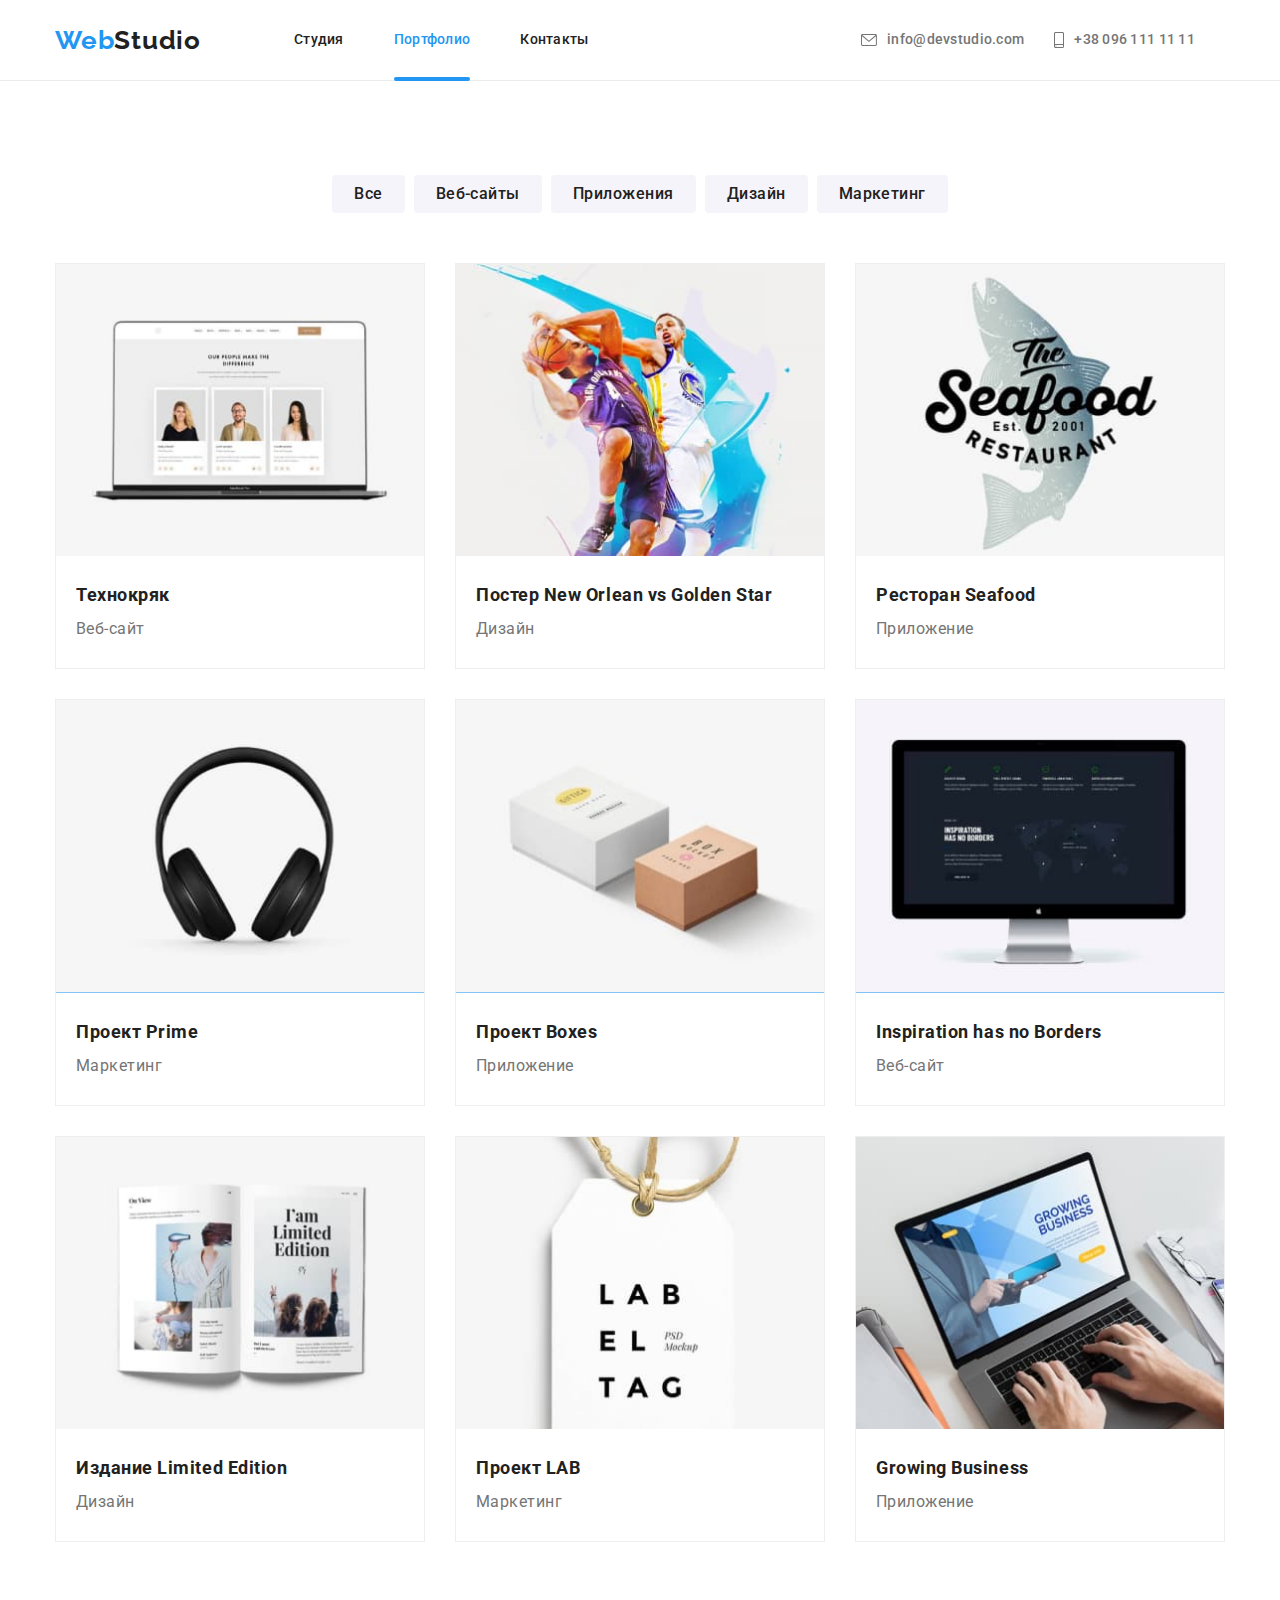
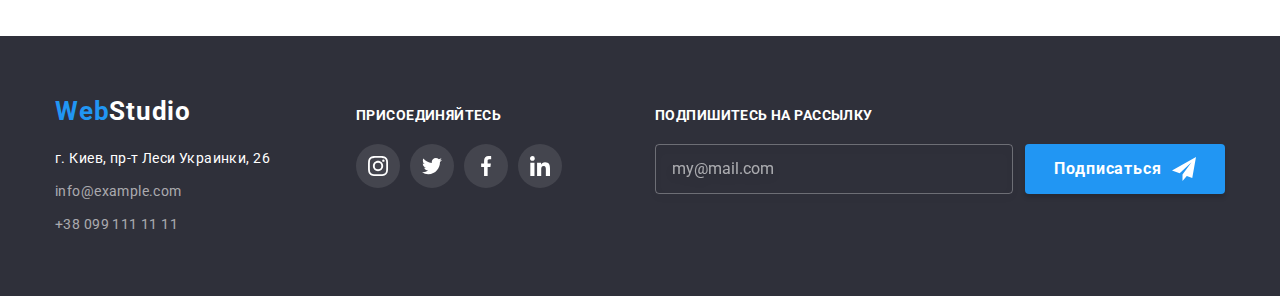
==== portfolio.html @ 3398fc7a "commit" ====
<!DOCTYPE html>
<html lang="ru">
  <head>
    <meta charset="UTF-8" />
    <meta http-equiv="X-UA-Compatible" content="IE=edge" />
    <meta name="viewport" content="width=device-width, initial-scale=1.0" />
    <title>Портфолио</title>
    <link
      href="https://fonts.googleapis.com/css2?family=Raleway:wght@700&family=Roboto:wght@400;500;700;900&display=swap"
      rel="stylesheet"
    />
    <link
      rel="stylesheet"
      href="https://cdnjs.cloudflare.com/ajax/libs/modern-normalize/1.1.0/modern-normalize.css"
      integrity="sha512-Y0MM+V6ymRKN2zStTqzQ227DWhhp4Mzdo6gnlRnuaNCbc+YN/ZH0sBCLTM4M0oSy9c9VKiCvd4Jk44aCLrNS5Q=="
      crossorigin="anonymous"
      referrerpolicy="no-referrer"
    />
    <link rel="stylesheet" href="./css/main.min.css" />
  </head>

  <body>
    <header class="page-header">
      <div class="container page-header__container">
        <nav class="nav">
          <a class="nav__logo link" href="./index.html"
            ><span>Web</span>Studio</a
          >

          <ul class="nav__list">
            <li class="nav__item">
              <a href="./index.html" class="link nav__link">Студия</a>
            </li>
            <li class="nav__item">
              <a href="./portfolio.html" class="link nav__link--current nav__link"
                >Портфолио</a
              >
            </li>
            <li class="nav__item">
              <a href="#" class="link nav__link">Контакты</a>
            </li>
          </ul>
        </nav>
        <ul class="address">
          <li class="address__item">
            <a class="address__link" href="mailto:info@devstudio.com">
              <svg class="icon-nav" width="16" height="12">
                <use href="./images/icons.svg#icon-envelope"></use>
              </svg>
              info@devstudio.com</a
            >
          </li>
          <li class="address__item">
            <a class="address__link" href="tel:+380961111111"
              ><svg class="icon-nav" width="10" height="16">
                <use href="./images/icons.svg#icon-smartphone"></use>
              </svg>
              +38 096 111 11 11</a
            >
          </li>
        </ul>
      </div>
    </header>

    <!-- Портфолио -->
    <main>
      <section class="section">
        <div class="container">
          <!-- Спрятать H1 -->
          <h1 class="visually-hidden">Портфолио</h1>
          <ul class="filter">
            <li class="filter__list">
              <button class="button filter__button" type="button">Все</button>
            </li>
            <li class="filter__list">
              <button class="button filter__button" type="button">
                Веб-сайты
              </button>
            </li>
            <li class="filter__list">
              <button class="button filter__button" type="button">
                Приложения
              </button>
            </li>
            <li class="filter__list">
              <button class="button filter__button" type="button">
                Дизайн
              </button>
            </li>
            <li class="filter__list">
              <button class="button filter__button" type="button">
                Маркетинг
              </button>
            </li>
          </ul>

          <!-- div images -->

          <ul class="list-grid grid">
            <li class="grid__item">
              <div class="grid__box">
                <a href="" class="grid__link">
                  <div class="grid__box2">
                    <img
                      src="./images/технокряк.jpg"
                      alt="веб-сайт технокряк"
                      width="370"
                      height="294"
                    />
                    <div class="grid__box3">
                      <p class="text grid__text">
                        Технокряк это современная площадка распространения
                        коронавируса. Компании используют эту платформу для
                        цифрового шпионажа и атак на защищённые сервера
                        конкурентов.
                      </p>
                    </div>
                  </div>

                  <div class="user-chois">
                    <h2 class="title user-chois__title">Технокряк</h2>
                    <p class="text user-chois__text">Веб-сайт</p>
                  </div>
                </a>
              </div>
            </li>

            <li class="grid__item">
              <div class="grid__box">
                <a href="" class="grid__link">
                  <div class="grid__box2">
                    <img
                    src="./images/neworleanovsgoldenstar.jpg"
                    alt="постер баскетбол"
                    width="370"
                    height="294"
                  />
                    <div class="grid__box3">
                      <p class="text grid__text">
                        Я в своем познании настолько преисполнился, что я как будто бы уже сто триллионов миллиардов лет проживаю на триллионах и триллионах таких же планет, как эта Земля, 
                      </p>
                    </div>
                  </div>
                  <div class="user-chois">
                    <h2 class="title user-chois__title">
                      Постер New Orlean vs Golden Star
                    </h2>
                    <p class="text user-chois__text">Дизайн</p>
                  </div>
                </a>
              </div>
            </li>

            <li class="grid__item">
              <div class="grid__box">
                <a href="" class="grid__link">
                  
                  <div class="grid__box2">
                    <img
                    src="./images/restoranseafood.jpg"
                    alt="ресторан seafood"
                    width="370"
                    height="294"
                  />
                    <div class="grid__box3">
                      <p class="text grid__text">
                        мне этот мир абсолютно понятен, и я здесь ищу только одного - покоя, умиротворения и вот этой гармонии, от слияния с бесконечно вечным, от созерцания великого фрактального подобия и от вот этого замечательного всеединства существа,
                      </p>
                    </div>
                  </div>
                  
                  <div class="user-chois">
                    <h2 class="title user-chois__title">Ресторан Seafood</h2>
                    <p class="text user-chois__text">Приложение</p>
                  </div>
                </a>
              </div>
            </li>

            <li class="grid__item">
              <div class="grid__box">
                <a href="" class="grid__link">
                  
                  <div class="grid__box2">
                    <img
                    src="./images/projectprime.jpg"
                    alt="проект Prime"
                    width="370"
                    height="294"
                  />
                    <div class="grid__box3">
                      <p class="text grid__text">
                        бесконечно вечного, куда ни посмотри, хоть вглубь - бесконечно малое, хоть ввысь - бесконечное большое, понимаешь? А ты мне опять со своим вот этим, иди суетись дальше, это твоё распределение, это твой путь и твой горизонт познания и ощущения твоей природы,
                      </p>
                    </div>
                  </div>                  
                  <div class="user-chois">
                    <h2 class="title user-chois__title">Проект Prime</h2>
                    <p class="text user-chois__text">Маркетинг</p>
                  </div>
                </a>
              </div>              
            </li>

            <li class="grid__item">
              <div class="grid__box">
                <a href="" class="grid__link">
                
                <div class="grid__box2">
                  <img
                  src="./images/projectboxes.jpg"
                  alt="проект Boxes"
                  width="370"
                  height="294"
                />
                  <div class="grid__box3">
                    <p class="text grid__text">
                      он несоизмеримо мелок по сравнению с моим, понимаешь? Я как будто бы уже давно глубокий старец, бессмертный, ну или там уже почти бессмертный, который на этой планете от её самого зарождения, ещё когда только Солнце только-только сформировалось как звезда,
                    </p>
                  </div>
                </div>
                <div class="user-chois">
                  <h2 class="title user-chois__title">Проект Boxes</h2>
                  <p class="text user-chois__text">Приложение</p>
                </div>
              </a>
            </div>             
            </li>

            <li class="grid__item">
              <div class="grid__box">
                <a href="" class="grid__link">
                  
                  <div class="grid__box2">
                    <img
                    src="./images/inspirationhasnoborders.jpg"
                    alt="Inspiration has no Borders"
                    width="370"
                    height="294"
                  />
                    <div class="grid__box3">
                      <p class="text grid__text">
                        и вот это газопылевое облако, вот, после взрыва, Солнца, когда оно вспыхнуло, как звезда, начало формировать вот эти коацерваты, планеты, понимаешь, я на этой Земле уже как будто почти пять миллиардов лет живу и знаю её вдоль и поперёк этот весь мир, а ты мне какие-то... 
                      </p>
                    </div>
                  </div>
                  <div class="user-chois">
                    <h2 class="title user-chois__title">Inspiration has no Borders</h2>
                    <p class="text user-chois__text">Веб-сайт</p>
                  </div>
                </a>
              </div>
              
            </li>

            <li class="grid__item">
              <div class="grid__box">
                <a href="" class="grid__link">
                
                <div class="grid__box2">
                  <img
                  src="./images/editionlimitededition.jpg"
                  alt="издание limited edition"
                  width="370"
                  height="294"
                />
                  <div class="grid__box3">
                    <p class="text grid__text">
                      мне не важно на твои тачки, на твои яхты, на твои квартиры, там, на твоё благо. Я был на этой планете бесконечным множеством, и круче Цезаря, и круче Гитлера, и круче всех великих, понимаешь, был, а где-то был конченым говном, ещё хуже,чем здесь. 
                    </p>
                  </div>
                </div>
                <div class="user-chois">
                  <h2 class="title user-chois__title">Издание Limited Edition</h2>
                  <p class="text user-chois__text">Дизайн</p>
                </div>
              </a>
            </div>
              
            </li>

            <li class="grid__item">
              <div class="grid__box">
                <a href="" class="grid__link">
                
                <div class="grid__box2">
                  <img
                  src="./images/projectlab.jpg"
                  alt="проект LAB"
                  width="370"
                  height="294"
                />
                  <div class="grid__box3">
                    <p class="text grid__text">
                      Я множество этих состояний чувствую. Где-то я был больше подобен растению, где-то я больше был подобен птице, там, червю, где-то был просто сгусток камня, это всё есть душа, понимаешь?
                    </p>
                  </div>
                </div>
                <div class="user-chois">
                  <h2 class="title user-chois__title">Проект LAB</h2>
                  <p class="text user-chois__text">Маркетинг</p>
                </div>
              </a>
            </div>
              
            </li>

            <li class="grid__item">
              <div class="grid__box">
                <a href="" class="grid__link">
                
                <div class="grid__box2">
                  <img
                  src="./images/growingbusiness.jpg"
                  alt="groving businnes"
                  width="370"
                  height="294"
                />
                  <div class="grid__box3">
                    <p class="text grid__text">
                      Она имеет грани подобия совершенно многообразные, бесконечное множество. Но тебе этого не понять, поэтому ты езжай себе , мы в этом мире как бы живем разными ощущениями и разными стремлениями, соответственно, разное наше и место, разное и наше распределение.
                    </p>
                  </div>
                </div>
                <div class="user-chois">
                  <h2 class="title user-chois__title">Growing Business</h2>
                  <p class="text user-chois__text">Приложение</p>
                </div>
              </a>
            </div>
              
            </li>
          </ul>
        </div>
      </section>
    </main>

    <!-- footer -->
    <footer class="footer">
      <div class="container container__footer">
        <div class="footer__box-address">
          <a class="footer-logo link" href="./index.html"
            ><span>Web</span>Studio</a
          >
          <address class="footer-address">
            <ul class="footer__list">
              <li class="footer__item">
                г. Киев, пр-т Леси Украинки, 26
              </li>
              <li class="footer__item">
                <a href="mailto:info@example.com" class="link"
                  >info@example.com</a
                >
              </li>
              <li class="footer__item">
                <a href="tel:+380991111111" class="link">+38 099 111 11 11</a>
              </li>
            </ul>
          </address>
        </div>
        <div class="footer__box-social">
          <h2 class="title footer__title">Присоединяйтесь</h2>
          <ul class="footer__social-list">
            <li class="footer__social-item">
              <a href="https://www.instagram.com/" class="footer__social-link">
                <svg
                  class="footer__social-icon"
                  aria-label="instagrem"
                  width="20"
                  height="20"
                >
                  <use href="./images/icons.svg#icon-instagram"></use>
                </svg>
              </a>
            </li>

            <li class="footer__social-item">
              <a href="https://twitter.com/" class="footer__social-link">
                <svg
                  class="footer__social-icon"
                  aria-label="twitter"
                  width="20"
                  height="20"
                >
                  <use href="./images/icons.svg#icon-twitter"></use>
                </svg>
              </a>
            </li>

            <li class="footer__social-item">
              <a href="https://www.facebook.com/" class="footer__social-link">
                <svg
                  class="footer__social-icon"
                  aria-label="facebook"
                  width="20"
                  height="20"
                >
                  <use href="./images/icons.svg#icon-facebook"></use>
                </svg>
              </a>
            </li>

            <li class="footer__social-item">
              <a href="https://www.linkedin.com/" class="footer__social-link">
                <svg
                  class="footer__social-icon"
                  aria-label="linkedin"
                  width="20"
                  height="20"
                >
                  <use href="./images/icons.svg#icon-linkedin"></use>
                </svg>
              </a>
            </li>
          </ul>
        </div>
        
        <div class="footer-wrapper-form">
          <b class="title footer-wrapper__text">Подпишитесь на рассылку</b>
          <form class="footer-form">
            <label class="footer-form__label">
              <input 
              name="mail" 
              type="email"              
              placeholder="my@mail.com" 
              class="footer-form__input">
            </label>

            <button class="footer-form__button" type="submit">
              Подписаться
            </button>
          </form>
        </div>
      </div>
    </footer>

  </body>
</html>
---- css/main.min.css ----
:root{--primary-text-color: #212121;--secondary-text-color: #757575;--accent-text-color: #2196f3;--primary-bg-color: #ffffff;--secondary-bg-color: #e5e5e5;--third-bg-color: #2f303a;--fourth-bg-color: #f5f4fa;--white-color: #ffffff;--card-set-gup: 30px;--card-shadow: 0px 1px 3px rgba(0, 0, 0, 0.12),
    0px 1px 1px rgba(0, 0, 0, 0.14), 0px 2px 1px rgba(0, 0, 0, 0.2);--pasive-icon-color: #afb1b8}.visually-hidden{position:absolute;width:1px;height:1px;margin:-1px;border:0;padding:0;white-space:nowrap;clip-path:inset(100%);clip:rect(0 0 0 0);overflow:hidden}html{box-sizing:border-box}*,*::before,*::after{box-sizing:inherit}body{background-color:var(--primary-bg-color);font-family:"Roboto", sans-serif;color:var(--primary-text-color)}h1,h2,h3,h4,p,ul{margin:0}ul{list-style:none;padding:0}img{display:block;max-width:100%;height:auto}a{text-decoration:none}span{color:var(--accent-text-color)}.container{margin-left:auto;margin-right:auto;width:1200px;padding-left:15px;padding-right:15px}.section{padding:94px 0}.section__work{padding:0 0 94px 0}.button{color:var(--primary-text-color);background-color:var(--fourth-bg-color);cursor:pointer;font-family:inherit;font-size:16px;font-weight:500;line-height:1.62;letter-spacing:.03em;border-radius:4px;padding:6px 22px;min-width:72px;text-align:center;border:none;transition-property:color, background-color, box-shadow;transition-duration:250ms;transition-timing-function:cubic-bezier(0.4, 0, 0.2, 1)}.filter__button:hover,.filter__button:focus{color:var(--white-color);background-color:var(--accent-text-color);box-shadow:0px 3px 1px rgba(0,0,0,0.1),0px 1px 2px rgba(0,0,0,0.08),0px 2px 2px rgba(0,0,0,0.12)}.title{color:var(--primary-text-color);font-size:14px;font-weight:700;line-height:1.14;letter-spacing:.03em;text-align:left;text-transform:uppercase}.team,.section__title,.clients__title{font-size:36px;font-weight:700;line-height:1.16;letter-spacing:.03em;text-align:center;margin-bottom:50px}.team__title{font-size:16px;font-weight:500;line-height:1.18;letter-spacing:.03em;text-transform:none;margin-bottom:10px;text-align:center}.text,.abilities__text{color:var(--secondary-text-color);font-size:14px;line-height:1.7;letter-spacing:0.03em}.page-header__container{display:flex;align-items:center}.page-header{background-color:var(--white-color);border-bottom:1px solid #ececec}.address__link{display:flex;align-items:center;color:var(--secondary-text-color);padding-top:32px;padding-bottom:32px;font-size:14px;font-weight:500;line-height:1.14;letter-spacing:.02em;transition-property:color;transition-duration:250ms;transition-timing-function:cubic-bezier(0.4, 0, 0.2, 1)}.address__link:hover,.address__link:focus{color:var(--accent-text-color)}.address{display:flex;align-items:center;margin-left:auto}.address__item{margin-right:30px;display:flex;cursor:pointer}.address-nav{margin-left:auto}.footer-logo{font-size:26px;font-weight:700;line-height:1.19;letter-spacing:.03em}.footer-logo,.footer-address{color:var(--white-color)}.social-list{display:flex;justify-content:center}.social-list__link{display:flex;justify-content:center;align-items:center;width:44px;height:44px;border-radius:50%;color:var(--pasive-icon-color);transition-property:color, background-color;transition-duration:250ms;transition-timing-function:cubic-bezier(0.4, 0, 0.2, 1)}.social-list__link:hover,.social-list__link:focus{color:var(--white-color);background-color:var(--accent-text-color)}.social-list__item:not(:last-child){margin-right:10px}.social-list__icon{fill:currentColor}.nav__link{color:var(--primary-text-color);font-size:14px;font-weight:500;line-height:1.14;letter-spacing:.02em;display:block;padding-top:32px;padding-bottom:32px;transition-property:color;transition-duration:250ms;transition-timing-function:cubic-bezier(0.4, 0, 0.2, 1)}.nav__link:hover,.nav__link:focus{color:var(--accent-text-color)}.nav__link--current{color:var(--accent-text-color);position:relative}.nav__link--current::after{position:absolute;bottom:-1px;content:"";display:block;width:100%;height:4px;background-color:var(--accent-text-color);border-radius:2px}.nav__logo{color:var(--primary-text-color);font-family:Raleway, sans-serif;font-size:26px;font-weight:700;line-height:1.19;letter-spacing:.03em}.nav__list{display:flex;align-items:center}.nav__logo{margin-right:93px}.nav{display:flex;align-items:center}.icon-nav{padding:0;margin-right:10px;fill:currentColor}.nav__item:not(:last-child){margin-right:50px}.hero{height:600px;max-width:1600px;margin-left:auto;margin-right:auto;color:var(--white-color);text-align:center;padding:200px 0;background-color:#c4c4c4;background-image:linear-gradient(to right, rgba(47,48,58,0.4), rgba(47,48,58,0.4)),url(../images/bg-hero.jpg);background-repeat:no-repeat;background-size:cover;background-position:center}.hero__button{color:var(--white-color);padding:10px 32px;font-size:16px;font-weight:700;line-height:1.85;letter-spacing:.06em;background-color:var(--accent-text-color);box-shadow:0px 4px 4px rgba(0,0,0,0.15);transition-property:color, background-color, box-shadow;transition-duration:250ms;transition-timing-function:cubic-bezier(0.4, 0, 0.2, 1)}.hero__button:hover,.hero__button:focus{background-color:#188ce8;box-shadow:0px 4px 4px rgba(0,0,0,0.15);border-radius:4px}.hero__title{font-size:44px;font-weight:900;line-height:1.36;letter-spacing:.06em;text-transform:uppercase;text-align:center;margin-bottom:var(--card-set-gup)}.title{display:flex}.team__section{background-color:var(--fourth-bg-color)}.team__item{border-radius:0px 0px 4px 4px;box-shadow:var(--card-shadow);background-color:var(--primary-bg-color)}.team__item:not(:last-child){margin-right:var(--card-set-gup)}.team__card{padding:30px 0;text-align:center}.team__text{margin-bottom:16px;font-size:16px;font-weight:400;line-height:calc(19 / 16);letter-spacing:0.03em;text-transform:none;color:var(--secondary-text-color)}.abilities{display:flex}.abilities__item{width:270px}.abilities__item:not(:last-child){margin-right:var(--card-set-gup)}.abilities__box{width:270px;height:120px;display:flex;justify-content:center;align-items:center;margin-bottom:30px;background-color:#f5f4fa;border-radius:4px}.abilities__title{margin-bottom:10px}.work{display:flex;justify-content:center}.work__item:not(:last-child){margin-right:var(--card-set-gup)}.work__wrapper{position:relative}.work__text{height:70px;display:flex;justify-content:center;align-items:center;font-size:14px;font-weight:700;line-height:1.14;letter-spacing:.03em;position:absolute;bottom:0;left:0;width:100%;text-transform:uppercase;color:var(--white-color);background:rgba(47,48,58,0.8)}.clients__title{margin-bottom:50px}.clients{display:flex}.clients__item{width:170px;height:92px}.clients__item:not(:last-child){margin-right:30px}.clients__link{display:flex;justify-content:center;align-items:center;width:100%;height:100%;color:var(--pasive-icon-color);border-radius:4px;border:1px solid var(--pasive-icon-color);transition-property:color, border;transition-duration:250ms;transition-timing-function:cubic-bezier(0.4, 0, 0.2, 1)}.clients__link:hover,.clients__link:focus{color:var(--accent-text-color);border:1px solid var(--accent-text-color)}.clients__icon{fill:currentColor;display:block}.footer{background-color:var(--third-bg-color);padding-top:60px;padding-bottom:60px}address{font-style:normal;font-size:14px;line-height:1.7;letter-spacing:0.03em}.footer__item:not(:last-child){margin-bottom:9px}.container__footer{display:flex;align-items:baseline}.footer-address .link{color:rgba(255,255,255,0.6)}.footer__box-address{margin-right:70px;flex-grow:1}.footer-logo{display:block;margin-bottom:20px}.footer__box-social{margin-right:93px}.footer__title{color:var(--white-color);margin-bottom:20px}.footer-wrapper__text{display:block;margin-bottom:20px;color:var(--white-color)}.footer__social-list{display:flex}.footer__social-item:not(:last-child){margin-right:10px}.footer__social-link{width:44px;height:44px;display:flex;justify-content:center;align-items:center;color:var(--white-color);border-radius:50%;background:rgba(255,255,255,0.1);transition-property:background-color;transition-duration:250ms;transition-timing-function:cubic-bezier(0.4, 0, 0.2, 1)}.footer__social-link:hover,.footer__social-link:focus{background-color:var(--accent-text-color)}.footer__social-icon{fill:currentColor}.footer-form{display:flex;color:rgba(255,255,255,0.6);background-color:#2f303a}.footer-form__label{margin-right:12px}.footer-form__input{width:358px;padding:15px 16px;font:inherit;background-color:inherit;border:1px solid rgba(255,255,255,0.3);filter:drop-shadow(0px 4px 4px rgba(0,0,0,0.15));border-radius:4px}.footer-form__input:focus{outline:none}.footer-form__input::placeholder{color:rgba(255,255,255,0.6)}.footer-form__input:not(:placeholder-shown){border-color:var(--accent-text-color)}.footer-form__button{margin:0;padding:0;display:flex;justify-content:center;align-items:center;width:200px;height:50px;font-weight:700;font-size:16px;line-height:calc(30 / 16);letter-spacing:0.06em;color:var(--white-color);background:var(--accent-text-color);box-shadow:0px 4px 4px rgba(0,0,0,0.15);border-radius:4px;border:none;cursor:pointer}.footer-form__button::after{display:block;content:"";width:24px;height:24px;margin-left:10px;background-color:inherit;background-image:url(../images/icons/icon-send.svg);background-position:center;background-size:cover;background-repeat:no-repeat}.backdrop{position:fixed;top:0;left:0;width:100vw;height:100vh;background:rgba(0,0,0,0.2);opacity:1;transition:opacity;transition-duration:250ms;transition-timing-function:cubic-bezier(0.4, 0, 0.2, 1)}.backdrop.is-hidden{opacity:0;pointer-events:none}.backdrop.is-hidden .modal{transform:translate(-50%, -50%) scale(2.1) rotate(50deg)}.modal{position:absolute;top:50%;left:50%;transform:translate(-50%, -50%) scale(1) rotate(0deg);width:528px;height:581px;padding:40px;transition-property:transform;transition-duration:250ms;transition-timing-function:cubic-bezier(0.4, 0, 0.2, 1);background-color:var(--white-color);box-shadow:0px 1px 3px rgba(0,0,0,0.12),0px 1px 1px rgba(0,0,0,0.14),0px 2px 1px rgba(0,0,0,0.2);border-radius:4px}.modal__text{display:block;margin-bottom:12px;font-weight:700;font-size:20px;line-height:calc(23 / 20);letter-spacing:0.03em;margin-bottom:12px}.modal__form{display:flex;flex-direction:column}.modal__input,.modal__form-textarea{width:100%;border:1px solid rgba(33,33,33,0.2);box-sizing:border-box;border-radius:4px}.modal__label{font-size:12px;color:var(--secondary-text-color)}.modal__label:nth-child(-n+3){margin-bottom:10px}.modal__wrapper{position:relative;display:block;margin-top:6px}.modal__input{padding-left:42px;height:40px;transition-property:border-color;transition-duration:250ms;transition-timing-function:cubic-bezier(0.4, 0, 0.2, 1)}.modal__input:focus{outline:none;border-color:#2196f3}.modal__input:focus+.modal__icon{fill:#2196f3}.modal__icon{position:absolute;top:50%;left:12px;transform:translateY(-50%);width:18px;height:18px;fill:var(--primary-text-color);transition-property:fill;transition-duration:250ms;transition-timing-function:cubic-bezier(0.4, 0, 0.2, 1)}.modal__label-textarea{margin-bottom:20px}.modal__form-textarea{display:block;height:120px;padding:12px 16px;margin-top:4px;resize:none;transition-property:border-color;transition-duration:250ms;transition-timing-function:cubic-bezier(0.4, 0, 0.2, 1)}.modal__form-textarea:focus{outline:none;border-color:#2196f3}.modal__form-textarea::placeholder{color:rgba(117,117,117,0.5)}.form-chackbox-label{display:flex;justify-content:center;align-items:center;margin-bottom:30px;font-size:14px;line-height:calc( 24 / 14);letter-spacing:0.03em}.form-chackbox-label::before{display:block;content:"";width:16px;height:15px;margin-right:7px;cursor:pointer;border-radius:2px;border:1px solid #212121}.form-chackbox-input:checked+.form-chackbox-label::before{background-image:url(../images/icons/Vectorone-form.svg);background-repeat:no-repeat;background-size:contain;background-origin:border-box;background-color:#2196f3}.form-chackbox-link{text-decoration:underline;color:var(--accent-text-color)}.modal-btn-submit{display:block;width:200px;margin:0 auto}.modal-close{position:absolute;top:8px;right:8px;display:flex;justify-content:center;align-items:center;width:30px;height:30px;background-color:var(--white-color);border:1px solid #0000001A;box-shadow:0px 1px 3px rgba(0,0,0,0.12),0px 1px 1px rgba(0,0,0,0.14),0px 2px 1px rgba(0,0,0,0.2);border-radius:50%;cursor:pointer}.filter{display:flex;margin-bottom:50px;justify-content:center}.filter__list:not(:last-child){margin-right:9px}.container-partfolio{padding:94px 0}.list-grid{display:flex;flex-wrap:wrap;margin-right:calc(-1 * var(--card-set-gup));margin-top:calc(-1 * var(--card-set-gup))}.grid__item{max-width:370px;flex-basis:calc 33.33333%-var(--card-set-gup);margin-right:var(--card-set-gup);margin-top:var(--card-set-gup)}.grid__link{display:block;border:1px solid #eeeeee;transition-property:box-shadow;transition-duration:250ms;transition-timing-function:cubic-bezier(0.4, 0, 0.2, 1)}.grid__link:hover,.grid__link:focus{box-shadow:0px 1px 1px rgba(0,0,0,0.12),0px 4px 4px rgba(0,0,0,0.06),1px 4px 6px rgba(0,0,0,0.16)}.grid__box2{position:relative;overflow:hidden}.grid__box3{position:absolute;top:0;left:0;display:flex;justify-content:center;align-items:center;width:100%;height:100%;background:rgba(33,150,243,0.9);padding:24px;transform:translateY(100%);transition-property:transform;transition-duration:250ms;transition-timing-function:cubic-bezier(0.4, 0, 0.2, 1)}.grid__link:hover .grid__box3{transform:translateY(0)}.grid__link:hover .grid__text{transform:translateY(0)}.grid__text{color:var(--white-color);transform:translateY(100%);transition:transform;transition-duration:250ms;transition-timing-function:cubic-bezier(0.4, 0, 0.2, 1);font-size:18px}.grid__link:hover .grid__text{opacity:1}.user-chois{padding:24px 20px}.user-chois__title{font-size:18px;line-height:calc(30 / 18);text-transform:none;margin-bottom:4px}.user-chois__text{font-size:16px;line-height:calc(30 / 16)}
/*# sourceMappingURL=main.min.css.map */
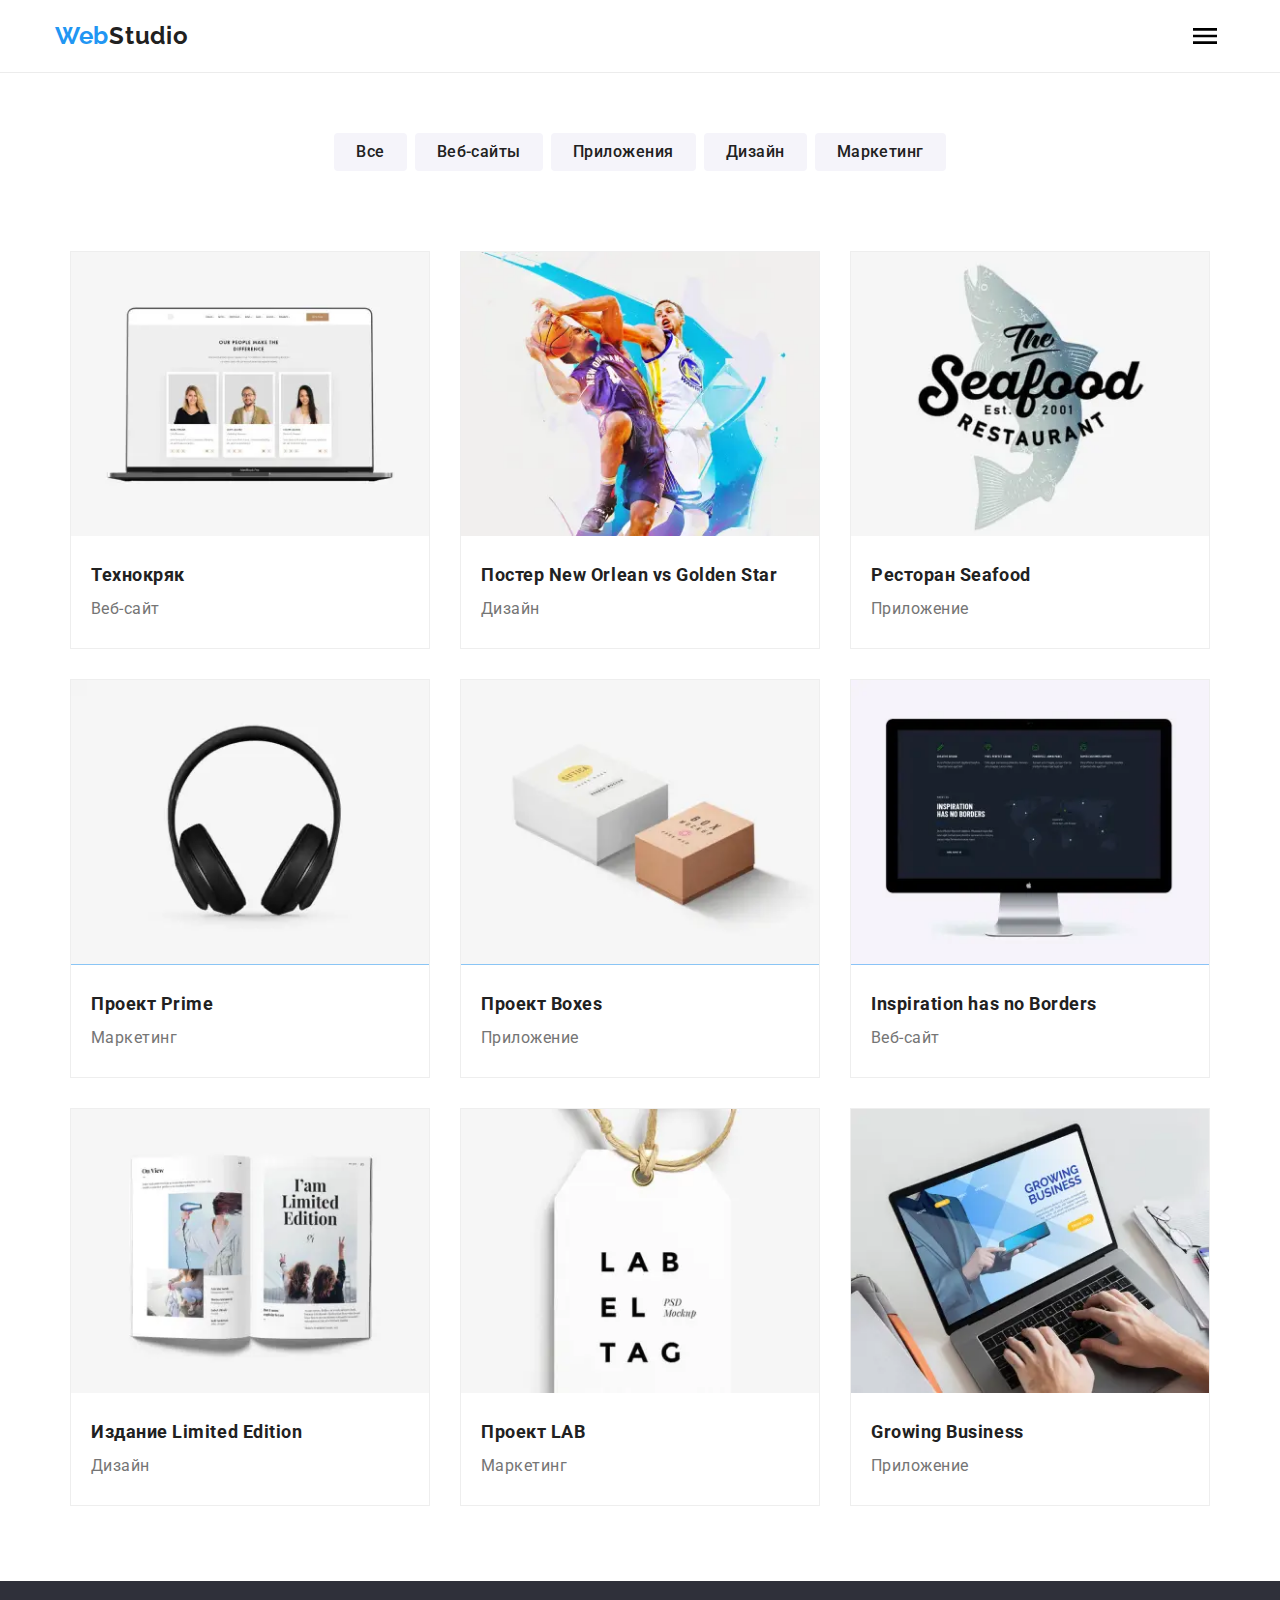
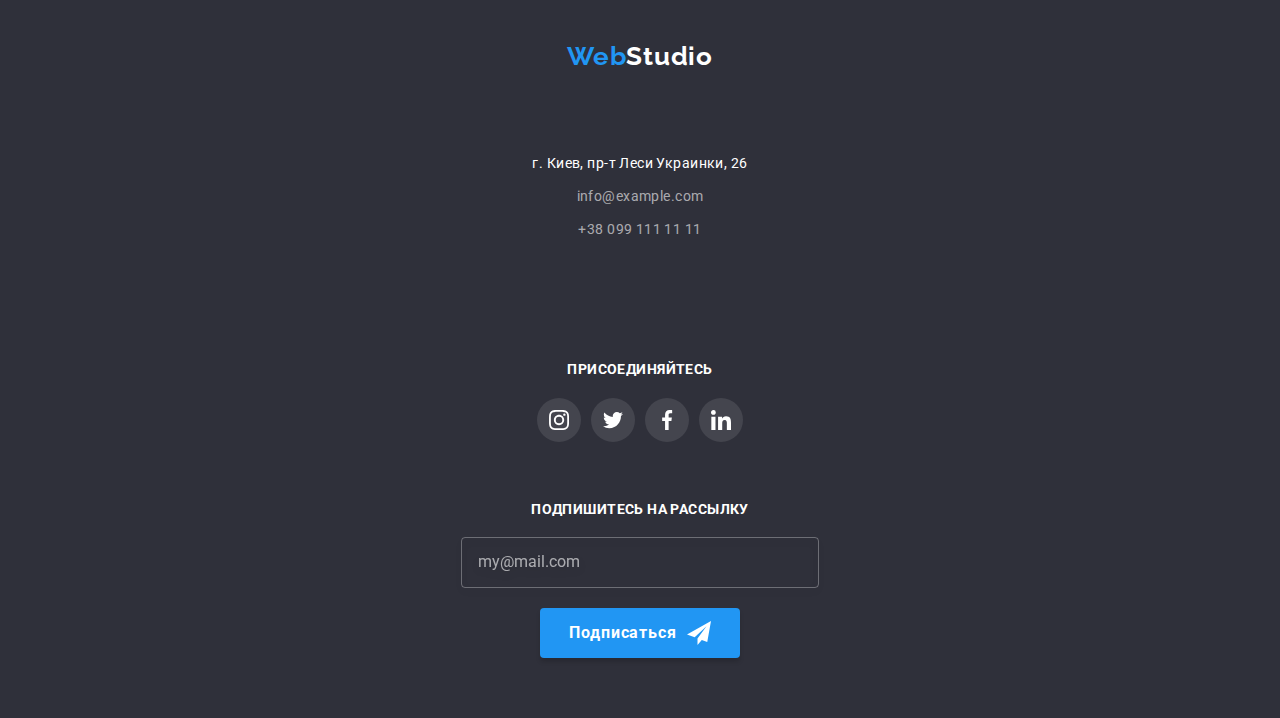
==== commit 527ce20b: "111111" ====
--- a/portfolio.html
+++ b/portfolio.html
@@ -41,6 +41,29 @@
             </li>
           </ul>
         </nav>
+
+        <!-- START Mobile Menu -->
+       
+        <button 
+        class="menu-button js-menu-container" 
+        type="button"
+        aria-expanded="false">
+              <svg 
+              class="menu-button_icon"
+              aria-label="Переключатель мобильного меню">
+                <use 
+                class="icon-menu js-open-menu"                
+                href="./images/icons.svg#icon-burger"></use>
+
+                <use 
+                class="icon-cross js-close-menu"                
+                href="./images/icons.svg#icon-closeburger"></use>
+              </svg>
+              </button> 
+        <div class="menu-burger">
+          sadfsdfaf
+        </div>
+        <!-- END Mobile Menu -->
         <ul class="address">
           <li class="address__item">
             <a class="address__link" href="mailto:info@devstudio.com">
@@ -68,31 +91,34 @@
         <div class="container">
           <!-- Спрятать H1 -->
           <h1 class="visually-hidden">Портфолио</h1>
-          <ul class="filter">
-            <li class="filter__list">
-              <button class="button filter__button" type="button">Все</button>
-            </li>
-            <li class="filter__list">
-              <button class="button filter__button" type="button">
-                Веб-сайты
-              </button>
-            </li>
-            <li class="filter__list">
-              <button class="button filter__button" type="button">
-                Приложения
-              </button>
-            </li>
-            <li class="filter__list">
-              <button class="button filter__button" type="button">
-                Дизайн
-              </button>
-            </li>
-            <li class="filter__list">
-              <button class="button filter__button" type="button">
-                Маркетинг
-              </button>
-            </li>
-          </ul>
+
+          <div class="filter-wrapper">
+            <ul class="filter">
+              <li class="filter__list">
+                <button class="button filter__button" type="button">Все</button>
+              </li>
+              <li class="filter__list">
+                <button class="button filter__button" type="button">
+                  Веб-сайты
+                </button>
+              </li>
+              <li class="filter__list">
+                <button class="button filter__button" type="button">
+                  Приложения
+                </button>
+              </li>
+              <li class="filter__list">
+                <button class="button filter__button" type="button">
+                  Дизайн
+                </button>
+              </li>
+              <li class="filter__list">
+                <button class="button filter__button" type="button">
+                  Маркетинг
+                </button>
+              </li>
+            </ul>
+          </div>
 
           <!-- div images -->
 
@@ -101,12 +127,52 @@
               <div class="grid__box">
                 <a href="" class="grid__link">
                   <div class="grid__box2">
-                    <img
+                    <picture>
+                      <source 
+                      media="(min-width: 1200px)" 
+                      srcset="./images/works/works-1-desktop.webp 1x,
+                      ./images/works/works-1-desktop@2x.webp 2x" 
+                      type="image/webp">
+
+                      <source 
+                      media="(min-width: 1200px)" 
+                      srcset="./images/works/works-1-desktop.jpg 1x,
+                      ./images/works/works-1-desktop@2x.jpg 2x" 
+                      type="image/jpg">
+
+                      <source 
+                      media="(min-width: 768px)" 
+                      srcset="./images/works/works-1-tablet.webp 1x,
+                      ./images/works/works-1-tablet@2x.webp 2x" 
+                      type="image/webp">
+
+                      <source 
+                      media="(min-width: 768px)" 
+                      srcset="./images/works/works-1-tablet.jpg 1x,
+                      ./images/works/works-1-tablet@2x.jpg 2x" 
+                      type="image/jpg">
+
+                      <source 
+                      media="(min-width: 480px)" 
+                      srcset="./images/works/works-1.webp 1x,
+                      ./images/works/works-1@2x.webp 2x" 
+                      type="image/webp">
+
+                      <source 
+                      media="(min-width: 480px)" 
+                      srcset="./images/works/works-1.jpg 1x,
+                      ./images/works/works-1@2x.jpg 2x" 
+                      type="image/jpg">
+
+                      <img src="./images/works/works-1.jpg" 
+                      alt="веб-сайт технокряк">
+                    </picture>
+                    <!-- <img
                       src="./images/технокряк.jpg"
                       alt="веб-сайт технокряк"
                       width="370"
                       height="294"
-                    />
+                    /> -->
                     <div class="grid__box3">
                       <p class="text grid__text">
                         Технокряк это современная площадка распространения
@@ -129,12 +195,53 @@
               <div class="grid__box">
                 <a href="" class="grid__link">
                   <div class="grid__box2">
-                    <img
+
+                    <picture>
+                      <source 
+                      media="(min-width: 1200px)" 
+                      srcset="./images/works/works-2-desktop.webp 1x,
+                      ./images/works/works-2-desktop@2x.webp 2x" 
+                      type="image/webp">
+
+                      <source 
+                      media="(min-width: 1200px)" 
+                      srcset="./images/works/works-2-desktop.jpg 1x,
+                      ./images/works/works-2-desktop@2x.jpg 2x" 
+                      type="image/jpg">
+
+                      <source 
+                      media="(min-width: 768px)" 
+                      srcset="./images/works/works-2-tablet.webp 1x,
+                      ./images/works/works-2-tablet@2x.webp 2x" 
+                      type="image/webp">
+
+                      <source 
+                      media="(min-width: 768px)" 
+                      srcset="./images/works/works-2-tablet.jpg 1x,
+                      ./images/works/works-2-tablet@2x.jpg 2x" 
+                      type="image/jpg">
+
+                      <source 
+                      media="(min-width: 480px)" 
+                      srcset="./images/works/works-2.webp 1x,
+                      ./images/works/works-2@2x.webp 2x" 
+                      type="image/webp">
+
+                      <source 
+                      media="(min-width: 480px)" 
+                      srcset="./images/works/works-2.jpg 1x,
+                      ./images/works/works-2@2x.jpg 2x" 
+                      type="image/jpg">
+
+                      <img src="./images/works/works-2.jpg" 
+                      alt="постер баскетбол">
+                    </picture>
+                    <!-- <img
                     src="./images/neworleanovsgoldenstar.jpg"
                     alt="постер баскетбол"
                     width="370"
                     height="294"
-                  />
+                  /> -->
                     <div class="grid__box3">
                       <p class="text grid__text">
                         Я в своем познании настолько преисполнился, что я как будто бы уже сто триллионов миллиардов лет проживаю на триллионах и триллионах таких же планет, как эта Земля, 
@@ -156,12 +263,53 @@
                 <a href="" class="grid__link">
                   
                   <div class="grid__box2">
-                    <img
+
+                    <picture>
+                      <source 
+                      media="(min-width: 1200px)" 
+                      srcset="./images/works/works-3-desktop.webp 1x,
+                      ./images/works/works-3-desktop@2x.webp 2x" 
+                      type="image/webp">
+
+                      <source 
+                      media="(min-width: 1200px)" 
+                      srcset="./images/works/works-3-desktop.jpg 1x,
+                      ./images/works/works-3-desktop@2x.jpg 2x" 
+                      type="image/jpg">
+
+                      <source 
+                      media="(min-width: 768px)" 
+                      srcset="./images/works/works-3-tablet.webp 1x,
+                      ./images/works/works-3-tablet@2x.webp 2x" 
+                      type="image/webp">
+
+                      <source 
+                      media="(min-width: 768px)" 
+                      srcset="./images/works/works-3-tablet.jpg 1x,
+                      ./images/works/works-3-tablet@2x.jpg 2x" 
+                      type="image/jpg">
+
+                      <source 
+                      media="(min-width: 480px)" 
+                      srcset="./images/works/works-3.webp 1x,
+                      ./images/works/works-3@2x.webp 2x" 
+                      type="image/webp">
+
+                      <source 
+                      media="(min-width: 480px)" 
+                      srcset="./images/works/works-3.jpg 1x,
+                      ./images/works/works-3@2x.jpg 2x" 
+                      type="image/jpg">
+
+                      <img src="./images/works/works-3.jpg" 
+                      alt="ресторан Seafood">
+                    </picture>
+                    <!-- <img
                     src="./images/restoranseafood.jpg"
                     alt="ресторан seafood"
                     width="370"
                     height="294"
-                  />
+                  /> -->
                     <div class="grid__box3">
                       <p class="text grid__text">
                         мне этот мир абсолютно понятен, и я здесь ищу только одного - покоя, умиротворения и вот этой гармонии, от слияния с бесконечно вечным, от созерцания великого фрактального подобия и от вот этого замечательного всеединства существа,
@@ -182,12 +330,53 @@
                 <a href="" class="grid__link">
                   
                   <div class="grid__box2">
-                    <img
+
+                    <picture>
+                      <source 
+                      media="(min-width: 1200px)" 
+                      srcset="./images/works/works-4-desktop.webp 1x,
+                      ./images/works/works-4-desktop@2x.webp 2x" 
+                      type="image/webp">
+
+                      <source 
+                      media="(min-width: 1200px)" 
+                      srcset="./images/works/works-4-desktop.jpg 1x,
+                      ./images/works/works-4-desktop@2x.jpg 2x" 
+                      type="image/jpg">
+
+                      <source 
+                      media="(min-width: 768px)" 
+                      srcset="./images/works/works-4-tablet.webp 1x,
+                      ./images/works/works-4-tablet@2x.webp 2x" 
+                      type="image/webp">
+
+                      <source 
+                      media="(min-width: 768px)" 
+                      srcset="./images/works/works-4-tablet.jpg 1x,
+                      ./images/works/works-4-tablet@2x.jpg 2x" 
+                      type="image/jpg">
+
+                      <source 
+                      media="(min-width: 480px)" 
+                      srcset="./images/works/works-4.webp 1x,
+                      ./images/works/works-4@2x.webp 2x" 
+                      type="image/webp">
+
+                      <source 
+                      media="(min-width: 480px)" 
+                      srcset="./images/works/works-4.jpg 1x,
+                      ./images/works/works-4@2x.jpg 2x" 
+                      type="image/jpg">
+
+                      <img src="./images/works/works-4.jpg" 
+                      alt="проект Prime">
+                    </picture>
+                    <!-- <img
                     src="./images/projectprime.jpg"
                     alt="проект Prime"
                     width="370"
                     height="294"
-                  />
+                  /> -->
                     <div class="grid__box3">
                       <p class="text grid__text">
                         бесконечно вечного, куда ни посмотри, хоть вглубь - бесконечно малое, хоть ввысь - бесконечное большое, понимаешь? А ты мне опять со своим вот этим, иди суетись дальше, это твоё распределение, это твой путь и твой горизонт познания и ощущения твоей природы,
@@ -207,12 +396,53 @@
                 <a href="" class="grid__link">
                 
                 <div class="grid__box2">
-                  <img
+
+                  <picture>
+                    <source 
+                    media="(min-width: 1200px)" 
+                    srcset="./images/works/works-5-desktop.webp 1x,
+                    ./images/works/works-5-desktop@2x.webp 2x" 
+                    type="image/webp">
+
+                    <source 
+                    media="(min-width: 1200px)" 
+                    srcset="./images/works/works-5-desktop.jpg 1x,
+                    ./images/works/works-5-desktop@2x.jpg 2x" 
+                    type="image/jpg">
+
+                    <source 
+                    media="(min-width: 768px)" 
+                    srcset="./images/works/works-5-tablet.webp 1x,
+                    ./images/works/works-5-tablet@2x.webp 2x" 
+                    type="image/webp">
+
+                    <source 
+                    media="(min-width: 768px)" 
+                    srcset="./images/works/works-5-tablet.jpg 1x,
+                    ./images/works/works-5-tablet@2x.jpg 2x" 
+                    type="image/jpg">
+
+                    <source 
+                    media="(min-width: 480px)" 
+                    srcset="./images/works/works-5.webp 1x,
+                    ./images/works/works-5@2x.webp 2x" 
+                    type="image/webp">
+
+                    <source 
+                    media="(min-width: 480px)" 
+                    srcset="./images/works/works-5.jpg 1x,
+                    ./images/works/works-5@2x.jpg 2x" 
+                    type="image/jpg">
+
+                    <img src="./images/works/works-5.jpg" 
+                    alt="проект Boxes">
+                  </picture>
+                  <!-- <img
                   src="./images/projectboxes.jpg"
                   alt="проект Boxes"
                   width="370"
                   height="294"
-                />
+                /> -->
                   <div class="grid__box3">
                     <p class="text grid__text">
                       он несоизмеримо мелок по сравнению с моим, понимаешь? Я как будто бы уже давно глубокий старец, бессмертный, ну или там уже почти бессмертный, который на этой планете от её самого зарождения, ещё когда только Солнце только-только сформировалось как звезда,
@@ -232,12 +462,53 @@
                 <a href="" class="grid__link">
                   
                   <div class="grid__box2">
-                    <img
+
+                    <picture>
+                      <source 
+                      media="(min-width: 1200px)" 
+                      srcset="./images/works/works-6-desktop.webp 1x,
+                      ./images/works/works-6-desktop@2x.webp 2x" 
+                      type="image/webp">
+
+                      <source 
+                      media="(min-width: 1200px)" 
+                      srcset="./images/works/works-6-desktop.jpg 1x,
+                      ./images/works/works-6-desktop@2x.jpg 2x" 
+                      type="image/jpg">
+
+                      <source 
+                      media="(min-width: 768px)" 
+                      srcset="./images/works/works-6-tablet.webp 1x,
+                      ./images/works/works-6-tablet@2x.webp 2x" 
+                      type="image/webp">
+
+                      <source 
+                      media="(min-width: 768px)" 
+                      srcset="./images/works/works-6-tablet.jpg 1x,
+                      ./images/works/works-6-tablet@2x.jpg 2x" 
+                      type="image/jpg">
+
+                      <source 
+                      media="(min-width: 480px)" 
+                      srcset="./images/works/works-6.webp 1x,
+                      ./images/works/works-6@2x.webp 2x" 
+                      type="image/webp">
+
+                      <source 
+                      media="(min-width: 480px)" 
+                      srcset="./images/works/works-6.jpg 1x,
+                      ./images/works/works-6@2x.jpg 2x" 
+                      type="image/jpg">
+
+                      <img src="./images/works/works-6.jpg" 
+                      alt="inspiration has no Borders">
+                    </picture>
+                    <!-- <img
                     src="./images/inspirationhasnoborders.jpg"
                     alt="Inspiration has no Borders"
                     width="370"
                     height="294"
-                  />
+                  /> -->
                     <div class="grid__box3">
                       <p class="text grid__text">
                         и вот это газопылевое облако, вот, после взрыва, Солнца, когда оно вспыхнуло, как звезда, начало формировать вот эти коацерваты, планеты, понимаешь, я на этой Земле уже как будто почти пять миллиардов лет живу и знаю её вдоль и поперёк этот весь мир, а ты мне какие-то... 
@@ -258,12 +529,53 @@
                 <a href="" class="grid__link">
                 
                 <div class="grid__box2">
-                  <img
+
+                  <picture>
+                    <source 
+                    media="(min-width: 1200px)" 
+                    srcset="./images/works/works-7-desktop.webp 1x,
+                    ./images/works/works-7-desktop@2x.webp 2x" 
+                    type="image/webp">
+
+                    <source 
+                    media="(min-width: 1200px)" 
+                    srcset="./images/works/works-7-desktop.jpg 1x,
+                    ./images/works/works-7-desktop@2x.jpg 2x" 
+                    type="image/jpg">
+
+                    <source 
+                    media="(min-width: 768px)" 
+                    srcset="./images/works/works-7-tablet.webp 1x,
+                    ./images/works/works-7-tablet@2x.webp 2x" 
+                    type="image/webp">
+
+                    <source 
+                    media="(min-width: 768px)" 
+                    srcset="./images/works/works-7-tablet.jpg 1x,
+                    ./images/works/works-7-tablet@2x.jpg 2x" 
+                    type="image/jpg">
+
+                    <source 
+                    media="(min-width: 480px)" 
+                    srcset="./images/works/works-7.webp 1x,
+                    ./images/works/works-7@2x.webp 2x" 
+                    type="image/webp">
+
+                    <source 
+                    media="(min-width: 480px)" 
+                    srcset="./images/works/works-7.jpg 1x,
+                    ./images/works/works-7@2x.jpg 2x" 
+                    type="image/jpg">
+
+                    <img src="./images/works/works-7.jpg" 
+                    alt="издание limited edition">
+                  </picture>
+                  <!-- <img
                   src="./images/editionlimitededition.jpg"
                   alt="издание limited edition"
                   width="370"
                   height="294"
-                />
+                /> -->
                   <div class="grid__box3">
                     <p class="text grid__text">
                       мне не важно на твои тачки, на твои яхты, на твои квартиры, там, на твоё благо. Я был на этой планете бесконечным множеством, и круче Цезаря, и круче Гитлера, и круче всех великих, понимаешь, был, а где-то был конченым говном, ещё хуже,чем здесь. 
@@ -284,12 +596,53 @@
                 <a href="" class="grid__link">
                 
                 <div class="grid__box2">
-                  <img
+
+                  <picture>
+                    <source 
+                    media="(min-width: 1200px)" 
+                    srcset="./images/works/works-8-desktop.webp 1x,
+                    ./images/works/works-8-desktop@2x.webp 2x" 
+                    type="image/webp">
+
+                    <source 
+                    media="(min-width: 1200px)" 
+                    srcset="./images/works/works-8-desktop.jpg 1x,
+                    ./images/works/works-8-desktop@2x.jpg 2x" 
+                    type="image/jpg">
+
+                    <source 
+                    media="(min-width: 768px)" 
+                    srcset="./images/works/works-8-tablet.webp 1x,
+                    ./images/works/works-8-tablet@2x.webp 2x" 
+                    type="image/webp">
+
+                    <source 
+                    media="(min-width: 768px)" 
+                    srcset="./images/works/works-8-tablet.jpg 1x,
+                    ./images/works/works-8-tablet@2x.jpg 2x" 
+                    type="image/jpg">
+
+                    <source 
+                    media="(min-width: 480px)" 
+                    srcset="./images/works/works-8.webp 1x,
+                    ./images/works/works-8@2x.webp 2x" 
+                    type="image/webp">
+
+                    <source 
+                    media="(min-width: 480px)" 
+                    srcset="./images/works/works-8.jpg 1x,
+                    ./images/works/works-8@2x.jpg 2x" 
+                    type="image/jpg">
+
+                    <img src="./images/works/works-8.jpg" 
+                    alt="постер LAB">
+                  </picture>
+                  <!-- <img
                   src="./images/projectlab.jpg"
                   alt="проект LAB"
                   width="370"
                   height="294"
-                />
+                /> -->
                   <div class="grid__box3">
                     <p class="text grid__text">
                       Я множество этих состояний чувствую. Где-то я был больше подобен растению, где-то я больше был подобен птице, там, червю, где-то был просто сгусток камня, это всё есть душа, понимаешь?
@@ -310,12 +663,53 @@
                 <a href="" class="grid__link">
                 
                 <div class="grid__box2">
-                  <img
+
+                  <picture>
+                    <source 
+                    media="(min-width: 1200px)" 
+                    srcset="./images/works/works-9-desktop.webp 1x,
+                    ./images/works/works-9-desktop@2x.webp 2x" 
+                    type="image/webp">
+
+                    <source 
+                    media="(min-width: 1200px)" 
+                    srcset="./images/works/works-9-desktop.jpg 1x,
+                    ./images/works/works-9-desktop@2x.jpg 2x" 
+                    type="image/jpg">
+
+                    <source 
+                    media="(min-width: 768px)" 
+                    srcset="./images/works/works-9-tablet.webp 1x,
+                    ./images/works/works-9-tablet@2x.webp 2x" 
+                    type="image/webp">
+
+                    <source 
+                    media="(min-width: 768px)" 
+                    srcset="./images/works/works-9-tablet.jpg 1x,
+                    ./images/works/works-9-tablet@2x.jpg 2x" 
+                    type="image/jpg">
+
+                    <source 
+                    media="(min-width: 480px)" 
+                    srcset="./images/works/works-9.webp 1x,
+                    ./images/works/works-9@2x.webp 2x" 
+                    type="image/webp">
+
+                    <source 
+                    media="(min-width: 480px)" 
+                    srcset="./images/works/works-9.jpg 1x,
+                    ./images/works/works-9@2x.jpg 2x" 
+                    type="image/jpg">
+
+                    <img src="./images/works/works-9.jpg" 
+                    alt="groving Business">
+                  </picture>
+                  <!-- <img
                   src="./images/growingbusiness.jpg"
                   alt="groving businnes"
                   width="370"
                   height="294"
-                />
+                /> -->
                   <div class="grid__box3">
                     <p class="text grid__text">
                       Она имеет грани подобия совершенно многообразные, бесконечное множество. Но тебе этого не понять, поэтому ты езжай себе , мы в этом мире как бы живем разными ощущениями и разными стремлениями, соответственно, разное наше и место, разное и наше распределение.
@@ -343,23 +737,24 @@
             ><span>Web</span>Studio</a
           >
           <address class="footer-address">
-            <ul class="footer__list">
+            <ul class="footer">
               <li class="footer__item">
                 г. Киев, пр-т Леси Украинки, 26
               </li>
               <li class="footer__item">
-                <a href="mailto:info@example.com" class="link"
+                <a href="mailto:info@example.com" class="footer__link"
                   >info@example.com</a
                 >
               </li>
               <li class="footer__item">
-                <a href="tel:+380991111111" class="link">+38 099 111 11 11</a>
+                <a href="tel:+380991111111" class="footer__link">+38 099 111 11 11</a>
               </li>
             </ul>
           </address>
         </div>
         <div class="footer__box-social">
           <h2 class="title footer__title">Присоединяйтесь</h2>
+         <div class="footer__social-box">
           <ul class="footer__social-list">
             <li class="footer__social-item">
               <a href="https://www.instagram.com/" class="footer__social-link">
@@ -413,6 +808,7 @@
               </a>
             </li>
           </ul>
+         </div>
         </div>
         
         <div class="footer-wrapper-form">
--- a/css/main.min.css
+++ b/css/main.min.css
@@ -1,3 +1,3 @@
 :root{--primary-text-color: #212121;--secondary-text-color: #757575;--accent-text-color: #2196f3;--primary-bg-color: #ffffff;--secondary-bg-color: #e5e5e5;--third-bg-color: #2f303a;--fourth-bg-color: #f5f4fa;--white-color: #ffffff;--card-set-gup: 30px;--card-shadow: 0px 1px 3px rgba(0, 0, 0, 0.12),
-    0px 1px 1px rgba(0, 0, 0, 0.14), 0px 2px 1px rgba(0, 0, 0, 0.2);--pasive-icon-color: #afb1b8}.visually-hidden{position:absolute;width:1px;height:1px;margin:-1px;border:0;padding:0;white-space:nowrap;clip-path:inset(100%);clip:rect(0 0 0 0);overflow:hidden}html{box-sizing:border-box}*,*::before,*::after{box-sizing:inherit}body{background-color:var(--primary-bg-color);font-family:"Roboto", sans-serif;color:var(--primary-text-color)}h1,h2,h3,h4,p,ul{margin:0}ul{list-style:none;padding:0}img{display:block;max-width:100%;height:auto}a{text-decoration:none}span{color:var(--accent-text-color)}.container{margin-left:auto;margin-right:auto;width:1200px;padding-left:15px;padding-right:15px}.section{padding:94px 0}.section__work{padding:0 0 94px 0}.button{color:var(--primary-text-color);background-color:var(--fourth-bg-color);cursor:pointer;font-family:inherit;font-size:16px;font-weight:500;line-height:1.62;letter-spacing:.03em;border-radius:4px;padding:6px 22px;min-width:72px;text-align:center;border:none;transition-property:color, background-color, box-shadow;transition-duration:250ms;transition-timing-function:cubic-bezier(0.4, 0, 0.2, 1)}.filter__button:hover,.filter__button:focus{color:var(--white-color);background-color:var(--accent-text-color);box-shadow:0px 3px 1px rgba(0,0,0,0.1),0px 1px 2px rgba(0,0,0,0.08),0px 2px 2px rgba(0,0,0,0.12)}.title{color:var(--primary-text-color);font-size:14px;font-weight:700;line-height:1.14;letter-spacing:.03em;text-align:left;text-transform:uppercase}.team,.section__title,.clients__title{font-size:36px;font-weight:700;line-height:1.16;letter-spacing:.03em;text-align:center;margin-bottom:50px}.team__title{font-size:16px;font-weight:500;line-height:1.18;letter-spacing:.03em;text-transform:none;margin-bottom:10px;text-align:center}.text,.abilities__text{color:var(--secondary-text-color);font-size:14px;line-height:1.7;letter-spacing:0.03em}.page-header__container{display:flex;align-items:center}.page-header{background-color:var(--white-color);border-bottom:1px solid #ececec}.address__link{display:flex;align-items:center;color:var(--secondary-text-color);padding-top:32px;padding-bottom:32px;font-size:14px;font-weight:500;line-height:1.14;letter-spacing:.02em;transition-property:color;transition-duration:250ms;transition-timing-function:cubic-bezier(0.4, 0, 0.2, 1)}.address__link:hover,.address__link:focus{color:var(--accent-text-color)}.address{display:flex;align-items:center;margin-left:auto}.address__item{margin-right:30px;display:flex;cursor:pointer}.address-nav{margin-left:auto}.footer-logo{font-size:26px;font-weight:700;line-height:1.19;letter-spacing:.03em}.footer-logo,.footer-address{color:var(--white-color)}.social-list{display:flex;justify-content:center}.social-list__link{display:flex;justify-content:center;align-items:center;width:44px;height:44px;border-radius:50%;color:var(--pasive-icon-color);transition-property:color, background-color;transition-duration:250ms;transition-timing-function:cubic-bezier(0.4, 0, 0.2, 1)}.social-list__link:hover,.social-list__link:focus{color:var(--white-color);background-color:var(--accent-text-color)}.social-list__item:not(:last-child){margin-right:10px}.social-list__icon{fill:currentColor}.nav__link{color:var(--primary-text-color);font-size:14px;font-weight:500;line-height:1.14;letter-spacing:.02em;display:block;padding-top:32px;padding-bottom:32px;transition-property:color;transition-duration:250ms;transition-timing-function:cubic-bezier(0.4, 0, 0.2, 1)}.nav__link:hover,.nav__link:focus{color:var(--accent-text-color)}.nav__link--current{color:var(--accent-text-color);position:relative}.nav__link--current::after{position:absolute;bottom:-1px;content:"";display:block;width:100%;height:4px;background-color:var(--accent-text-color);border-radius:2px}.nav__logo{color:var(--primary-text-color);font-family:Raleway, sans-serif;font-size:26px;font-weight:700;line-height:1.19;letter-spacing:.03em}.nav__list{display:flex;align-items:center}.nav__logo{margin-right:93px}.nav{display:flex;align-items:center}.icon-nav{padding:0;margin-right:10px;fill:currentColor}.nav__item:not(:last-child){margin-right:50px}.hero{height:600px;max-width:1600px;margin-left:auto;margin-right:auto;color:var(--white-color);text-align:center;padding:200px 0;background-color:#c4c4c4;background-image:linear-gradient(to right, rgba(47,48,58,0.4), rgba(47,48,58,0.4)),url(../images/bg-hero.jpg);background-repeat:no-repeat;background-size:cover;background-position:center}.hero__button{color:var(--white-color);padding:10px 32px;font-size:16px;font-weight:700;line-height:1.85;letter-spacing:.06em;background-color:var(--accent-text-color);box-shadow:0px 4px 4px rgba(0,0,0,0.15);transition-property:color, background-color, box-shadow;transition-duration:250ms;transition-timing-function:cubic-bezier(0.4, 0, 0.2, 1)}.hero__button:hover,.hero__button:focus{background-color:#188ce8;box-shadow:0px 4px 4px rgba(0,0,0,0.15);border-radius:4px}.hero__title{font-size:44px;font-weight:900;line-height:1.36;letter-spacing:.06em;text-transform:uppercase;text-align:center;margin-bottom:var(--card-set-gup)}.title{display:flex}.team__section{background-color:var(--fourth-bg-color)}.team__item{border-radius:0px 0px 4px 4px;box-shadow:var(--card-shadow);background-color:var(--primary-bg-color)}.team__item:not(:last-child){margin-right:var(--card-set-gup)}.team__card{padding:30px 0;text-align:center}.team__text{margin-bottom:16px;font-size:16px;font-weight:400;line-height:calc(19 / 16);letter-spacing:0.03em;text-transform:none;color:var(--secondary-text-color)}.abilities{display:flex}.abilities__item{width:270px}.abilities__item:not(:last-child){margin-right:var(--card-set-gup)}.abilities__box{width:270px;height:120px;display:flex;justify-content:center;align-items:center;margin-bottom:30px;background-color:#f5f4fa;border-radius:4px}.abilities__title{margin-bottom:10px}.work{display:flex;justify-content:center}.work__item:not(:last-child){margin-right:var(--card-set-gup)}.work__wrapper{position:relative}.work__text{height:70px;display:flex;justify-content:center;align-items:center;font-size:14px;font-weight:700;line-height:1.14;letter-spacing:.03em;position:absolute;bottom:0;left:0;width:100%;text-transform:uppercase;color:var(--white-color);background:rgba(47,48,58,0.8)}.clients__title{margin-bottom:50px}.clients{display:flex}.clients__item{width:170px;height:92px}.clients__item:not(:last-child){margin-right:30px}.clients__link{display:flex;justify-content:center;align-items:center;width:100%;height:100%;color:var(--pasive-icon-color);border-radius:4px;border:1px solid var(--pasive-icon-color);transition-property:color, border;transition-duration:250ms;transition-timing-function:cubic-bezier(0.4, 0, 0.2, 1)}.clients__link:hover,.clients__link:focus{color:var(--accent-text-color);border:1px solid var(--accent-text-color)}.clients__icon{fill:currentColor;display:block}.footer{background-color:var(--third-bg-color);padding-top:60px;padding-bottom:60px}address{font-style:normal;font-size:14px;line-height:1.7;letter-spacing:0.03em}.footer__item:not(:last-child){margin-bottom:9px}.container__footer{display:flex;align-items:baseline}.footer-address .link{color:rgba(255,255,255,0.6)}.footer__box-address{margin-right:70px;flex-grow:1}.footer-logo{display:block;margin-bottom:20px}.footer__box-social{margin-right:93px}.footer__title{color:var(--white-color);margin-bottom:20px}.footer-wrapper__text{display:block;margin-bottom:20px;color:var(--white-color)}.footer__social-list{display:flex}.footer__social-item:not(:last-child){margin-right:10px}.footer__social-link{width:44px;height:44px;display:flex;justify-content:center;align-items:center;color:var(--white-color);border-radius:50%;background:rgba(255,255,255,0.1);transition-property:background-color;transition-duration:250ms;transition-timing-function:cubic-bezier(0.4, 0, 0.2, 1)}.footer__social-link:hover,.footer__social-link:focus{background-color:var(--accent-text-color)}.footer__social-icon{fill:currentColor}.footer-form{display:flex;color:rgba(255,255,255,0.6);background-color:#2f303a}.footer-form__label{margin-right:12px}.footer-form__input{width:358px;padding:15px 16px;font:inherit;background-color:inherit;border:1px solid rgba(255,255,255,0.3);filter:drop-shadow(0px 4px 4px rgba(0,0,0,0.15));border-radius:4px}.footer-form__input:focus{outline:none}.footer-form__input::placeholder{color:rgba(255,255,255,0.6)}.footer-form__input:not(:placeholder-shown){border-color:var(--accent-text-color)}.footer-form__button{margin:0;padding:0;display:flex;justify-content:center;align-items:center;width:200px;height:50px;font-weight:700;font-size:16px;line-height:calc(30 / 16);letter-spacing:0.06em;color:var(--white-color);background:var(--accent-text-color);box-shadow:0px 4px 4px rgba(0,0,0,0.15);border-radius:4px;border:none;cursor:pointer}.footer-form__button::after{display:block;content:"";width:24px;height:24px;margin-left:10px;background-color:inherit;background-image:url(../images/icons/icon-send.svg);background-position:center;background-size:cover;background-repeat:no-repeat}.backdrop{position:fixed;top:0;left:0;width:100vw;height:100vh;background:rgba(0,0,0,0.2);opacity:1;transition:opacity;transition-duration:250ms;transition-timing-function:cubic-bezier(0.4, 0, 0.2, 1)}.backdrop.is-hidden{opacity:0;pointer-events:none}.backdrop.is-hidden .modal{transform:translate(-50%, -50%) scale(2.1) rotate(50deg)}.modal{position:absolute;top:50%;left:50%;transform:translate(-50%, -50%) scale(1) rotate(0deg);width:528px;height:581px;padding:40px;transition-property:transform;transition-duration:250ms;transition-timing-function:cubic-bezier(0.4, 0, 0.2, 1);background-color:var(--white-color);box-shadow:0px 1px 3px rgba(0,0,0,0.12),0px 1px 1px rgba(0,0,0,0.14),0px 2px 1px rgba(0,0,0,0.2);border-radius:4px}.modal__text{display:block;margin-bottom:12px;font-weight:700;font-size:20px;line-height:calc(23 / 20);letter-spacing:0.03em;margin-bottom:12px}.modal__form{display:flex;flex-direction:column}.modal__input,.modal__form-textarea{width:100%;border:1px solid rgba(33,33,33,0.2);box-sizing:border-box;border-radius:4px}.modal__label{font-size:12px;color:var(--secondary-text-color)}.modal__label:nth-child(-n+3){margin-bottom:10px}.modal__wrapper{position:relative;display:block;margin-top:6px}.modal__input{padding-left:42px;height:40px;transition-property:border-color;transition-duration:250ms;transition-timing-function:cubic-bezier(0.4, 0, 0.2, 1)}.modal__input:focus{outline:none;border-color:#2196f3}.modal__input:focus+.modal__icon{fill:#2196f3}.modal__icon{position:absolute;top:50%;left:12px;transform:translateY(-50%);width:18px;height:18px;fill:var(--primary-text-color);transition-property:fill;transition-duration:250ms;transition-timing-function:cubic-bezier(0.4, 0, 0.2, 1)}.modal__label-textarea{margin-bottom:20px}.modal__form-textarea{display:block;height:120px;padding:12px 16px;margin-top:4px;resize:none;transition-property:border-color;transition-duration:250ms;transition-timing-function:cubic-bezier(0.4, 0, 0.2, 1)}.modal__form-textarea:focus{outline:none;border-color:#2196f3}.modal__form-textarea::placeholder{color:rgba(117,117,117,0.5)}.form-chackbox-label{display:flex;justify-content:center;align-items:center;margin-bottom:30px;font-size:14px;line-height:calc( 24 / 14);letter-spacing:0.03em}.form-chackbox-label::before{display:block;content:"";width:16px;height:15px;margin-right:7px;cursor:pointer;border-radius:2px;border:1px solid #212121}.form-chackbox-input:checked+.form-chackbox-label::before{background-image:url(../images/icons/Vectorone-form.svg);background-repeat:no-repeat;background-size:contain;background-origin:border-box;background-color:#2196f3}.form-chackbox-link{text-decoration:underline;color:var(--accent-text-color)}.modal-btn-submit{display:block;width:200px;margin:0 auto}.modal-close{position:absolute;top:8px;right:8px;display:flex;justify-content:center;align-items:center;width:30px;height:30px;background-color:var(--white-color);border:1px solid #0000001A;box-shadow:0px 1px 3px rgba(0,0,0,0.12),0px 1px 1px rgba(0,0,0,0.14),0px 2px 1px rgba(0,0,0,0.2);border-radius:50%;cursor:pointer}.filter{display:flex;margin-bottom:50px;justify-content:center}.filter__list:not(:last-child){margin-right:9px}.container-partfolio{padding:94px 0}.list-grid{display:flex;flex-wrap:wrap;margin-right:calc(-1 * var(--card-set-gup));margin-top:calc(-1 * var(--card-set-gup))}.grid__item{max-width:370px;flex-basis:calc 33.33333%-var(--card-set-gup);margin-right:var(--card-set-gup);margin-top:var(--card-set-gup)}.grid__link{display:block;border:1px solid #eeeeee;transition-property:box-shadow;transition-duration:250ms;transition-timing-function:cubic-bezier(0.4, 0, 0.2, 1)}.grid__link:hover,.grid__link:focus{box-shadow:0px 1px 1px rgba(0,0,0,0.12),0px 4px 4px rgba(0,0,0,0.06),1px 4px 6px rgba(0,0,0,0.16)}.grid__box2{position:relative;overflow:hidden}.grid__box3{position:absolute;top:0;left:0;display:flex;justify-content:center;align-items:center;width:100%;height:100%;background:rgba(33,150,243,0.9);padding:24px;transform:translateY(100%);transition-property:transform;transition-duration:250ms;transition-timing-function:cubic-bezier(0.4, 0, 0.2, 1)}.grid__link:hover .grid__box3{transform:translateY(0)}.grid__link:hover .grid__text{transform:translateY(0)}.grid__text{color:var(--white-color);transform:translateY(100%);transition:transform;transition-duration:250ms;transition-timing-function:cubic-bezier(0.4, 0, 0.2, 1);font-size:18px}.grid__link:hover .grid__text{opacity:1}.user-chois{padding:24px 20px}.user-chois__title{font-size:18px;line-height:calc(30 / 18);text-transform:none;margin-bottom:4px}.user-chois__text{font-size:16px;line-height:calc(30 / 16)}
+    0px 1px 1px rgba(0, 0, 0, 0.14), 0px 2px 1px rgba(0, 0, 0, 0.2);--pasive-icon-color: #afb1b8}.visually-hidden{position:absolute;width:1px;height:1px;margin:-1px;border:0;padding:0;white-space:nowrap;clip-path:inset(100%);clip:rect(0 0 0 0);overflow:hidden}html{box-sizing:border-box}*,*::before,*::after{box-sizing:inherit}body{background-color:var(--primary-bg-color);font-family:"Roboto", sans-serif;color:var(--primary-text-color)}h1,h2,h3,h4,p,ul{margin:0}ul{list-style:none;padding:0}img{display:block;max-width:100%;height:auto}a{text-decoration:none}span{color:var(--accent-text-color)}.container{width:100%;margin-left:auto;margin-right:auto;padding-left:15px;padding-right:15px}@media screen and (min-width: 480px){.container{width:480px}}@media screen and (min-width: 768px){.container{width:768px}}@media screen and (min-width: 1200px){.container{width:1200px}}.section{padding:60px 0}.button{color:var(--primary-text-color);background-color:var(--fourth-bg-color);cursor:pointer;font-family:inherit;font-size:16px;font-weight:500;line-height:1.62;letter-spacing:.03em;border-radius:4px;padding:6px 22px;min-width:72px;text-align:center;border:none;transition-property:color, background-color, box-shadow;transition-duration:250ms;transition-timing-function:cubic-bezier(0.4, 0, 0.2, 1)}.filter__button:hover,.filter__button:focus{color:var(--white-color);background-color:var(--accent-text-color);box-shadow:0px 3px 1px rgba(0,0,0,0.1),0px 1px 2px rgba(0,0,0,0.08),0px 2px 2px rgba(0,0,0,0.12)}.hero__title{font-size:26px;font-weight:900;line-height:1.6;letter-spacing:.06em;text-transform:uppercase;margin-bottom:30px}.title{color:var(--primary-text-color);font-size:14px;font-weight:700;line-height:1.14;letter-spacing:.03em;text-align:left;text-transform:uppercase}.team__title{font-size:16px;font-weight:500;line-height:1.18;letter-spacing:.03em;text-transform:none;margin-bottom:10px;text-align:center}.section__title{font-size:28px;font-weight:700;line-height:1.17;letter-spacing:.03em;text-align:center;margin-bottom:var(--card-set-gup)}.text,.abilities__text{color:var(--secondary-text-color);font-size:14px;line-height:1.7;letter-spacing:0.03em}.page-header__container{position:relative;padding:16px 15px;display:flex;align-items:center;justify-content:space-between}.page-header{background-color:var(--white-color);border-bottom:1px solid #ececec}.address{display:none}.social-list{display:flex;justify-content:center}.social-list__link{display:flex;justify-content:center;align-items:center;width:44px;height:44px;border-radius:50%;color:var(--pasive-icon-color);transition-property:color, background-color;transition-duration:250ms;transition-timing-function:cubic-bezier(0.4, 0, 0.2, 1)}.social-list__link:hover,.social-list__link:focus{color:var(--white-color);background-color:var(--accent-text-color)}.social-list__item:not(:last-child){margin-right:10px}.social-list__icon{fill:currentColor}.nav__logo{font-size:24px;font-weight:700;line-height:1.16;letter-spacing:.03em;font-family:Raleway;color:var(--primary-text-color)}.menu-button{padding:0;background-color:transparent;border:none;cursor:pointer;line-height:0}.menu-button:hover>.menu-button_icon{fill:var(--accent-text-color)}.menu-button_icon{width:40px;height:40px}.menu-button .icon-cross{display:none}.menu-button.is-open .icon-cross{display:block}.menu-button.is-open .icon-menu{display:none}.menu-burger{position:absolute;top:100%;left:0;width:100vw;height:100vh;padding:40px 48px;background-color:palevioletred;display:none}.menu-burger .menu-button.is-open{display:block}.nav__list{display:none}.hero{margin-left:auto;margin-right:auto;color:var(--white-color);text-align:center;padding-top:118px;padding-bottom:118px;background-color:#c4c4c4;background-image:linear-gradient(to right, rgba(47,48,58,0.4), rgba(47,48,58,0.4)),url("../images/hero/hero.jpg");background-position:center;background-size:cover;background-repeat:no-repeat;max-width:480px;height:400px}@media (min-device-pixel-ratio: 2), (min-resolution: 192dpi), (min-resolution: 2dppx){.hero{background-image:linear-gradient(to right, rgba(47,48,58,0.4), rgba(47,48,58,0.4)),url("../images/hero/hero2x.jpg")}}@media screen and (min-width: 768px){.hero{background-image:linear-gradient(to right, rgba(47,48,58,0.4), rgba(47,48,58,0.4)),url("../images/hero/hero-tablet.jpg");max-width:768px}}@media screen and (min-width: 768px) and (min-device-pixel-ratio: 2), screen and (min-width: 768px) and (min-resolution: 192dpi), screen and (min-width: 768px) and (min-resolution: 2dppx){.hero{background-image:linear-gradient(to right, rgba(47,48,58,0.4), rgba(47,48,58,0.4)),url("../images/hero/hero-tablet2x.jpg")}}@media screen and (min-width: 1200px){.hero{background-image:linear-gradient(to right, rgba(47,48,58,0.4), rgba(47,48,58,0.4)),url("../images/hero/hero-desktop.jpg");max-width:1600px;height:600px}}@media screen and (min-width: 1200px) and (min-device-pixel-ratio: 2), screen and (min-width: 1200px) and (min-resolution: 192dpi), screen and (min-width: 1200px) and (min-resolution: 2dppx){.hero{background-image:linear-gradient(to right, rgba(47,48,58,0.4), rgba(47,48,58,0.4)),url("../images/hero/hero-desktop2x.jpg")}}.hero__button{color:var(--white-color);padding:10px 32px;font-size:16px;font-weight:700;line-height:1.85;letter-spacing:.06em;background-color:var(--accent-text-color);box-shadow:0px 4px 4px rgba(0,0,0,0.15);transition-property:color, background-color, box-shadow;transition-duration:250ms;transition-timing-function:cubic-bezier(0.4, 0, 0.2, 1)}.hero__button:hover,.hero__button:focus{background-color:#188ce8;box-shadow:0px 4px 4px rgba(0,0,0,0.15);border-radius:4px}.team__section{background-color:var(--fourth-bg-color)}.team__item{border-radius:0px 0px 4px 4px;box-shadow:var(--card-shadow);background-color:var(--primary-bg-color)}.team__item:not(:last-child){margin-bottom:var(--card-set-gup)}.team__card{padding:30px 0;text-align:center}.team__text{margin-bottom:16px;font-size:16px;font-weight:400;line-height:calc(19 / 16);letter-spacing:0.03em;text-transform:none;color:var(--secondary-text-color)}.abilities__box{height:120px;display:flex;justify-content:center;align-items:center;margin-bottom:30px;background-color:#f5f4fa;border-radius:4px}.abilities__title{margin-bottom:10px}.abilities__text{margin-bottom:30px}.section__work{display:none}.clients__title{margin-bottom:50px}.clients{display:flex;flex-wrap:wrap;filter:drop-shadow(0px 4px 4px rgba(0,0,0,0.25))}@media screen and (min-width: 1200px){.clients{flex-wrap:nowrap}}.clients__item{width:210px;height:92px;flex-basis:calc((100% - 4 * 15px) / 2);margin:15px}@media screen and (min-width: 768px){.clients__item{width:226px;height:92px;flex-basis:calc((100% - 4 * 15px) / 2)}}@media screen and (min-width: 1200px){.clients__item{width:170px;height:92px;margin:0}.clients__item:not(:last-child){margin-right:30px}}.clients__link{display:flex;justify-content:center;align-items:center;width:100%;height:100%;color:var(--pasive-icon-color);border-radius:4px;border:1px solid var(--pasive-icon-color);transition-property:color, border;transition-duration:250ms;transition-timing-function:cubic-bezier(0.4, 0, 0.2, 1)}.clients__link:hover,.clients__link:focus{color:var(--accent-text-color);border:1px solid var(--accent-text-color)}.clients__icon{fill:currentColor;display:block}.footer{background-color:var(--third-bg-color);padding-top:60px;padding-bottom:60px}.container__footer{text-align:center}.footer-logo{font-family:Raleway;font-size:24px;font-weight:700;line-height:1.16;letter-spacing:.03em}@media screen and (min-width: 1200px){.footer-logo{font-size:26px;font-weight:700;line-height:1.19;letter-spacing:.03em}}.footer-logo,.footer-address{color:var(--white-color)}.footer-address{font-style:normal;font-size:14px;line-height:1.7;letter-spacing:0.03em}.footer__item:last-child{margin-bottom:60px}.footer__item:not(:last-child){margin-bottom:9px}.footer__link{color:rgba(255,255,255,0.6)}.footer-logo{display:block;margin-bottom:20px}.footer__title{color:var(--white-color);text-align:center;margin-bottom:20px}.footer__social-box{margin-bottom:60px}.footer-wrapper__text{display:block;margin-bottom:20px;color:var(--white-color);text-align:center}.footer__social-list{display:flex;justify-content:center}.footer__social-item:not(:last-child){margin-right:10px}.footer__social-link{width:44px;height:44px;display:flex;justify-content:center;align-items:center;color:var(--white-color);border-radius:50%;background:rgba(255,255,255,0.1);transition-property:background-color;transition-duration:250ms;transition-timing-function:cubic-bezier(0.4, 0, 0.2, 1)}.footer__social-link:hover,.footer__social-link:focus{background-color:var(--accent-text-color)}.footer__social-icon{fill:currentColor}.footer-form{color:rgba(255,255,255,0.6);background-color:var(--third-bg-color)}.footer-form__input{padding:15px 16px;margin-bottom:20px;font:inherit;background-color:inherit;border:1px solid rgba(255,255,255,0.3);filter:drop-shadow(0px 4px 4px rgba(0,0,0,0.15));border-radius:4px}.footer-form__input:focus{outline:none}.footer-form__input::placeholder{color:rgba(255,255,255,0.6)}.footer-form__input:not(:placeholder-shown){border-color:var(--accent-text-color)}@media screen and (min-width: 480px){.footer-form__input{width:450px}}@media screen and (min-width: 1200px){.footer-form__input{width:358px}}.footer-form__button{margin-left:auto;margin-right:auto;padding:0;display:flex;justify-content:center;align-items:center;width:200px;height:50px;font-weight:700;font-size:16px;line-height:calc(30 / 16);letter-spacing:0.06em;color:var(--white-color);background:var(--accent-text-color);box-shadow:0px 4px 4px rgba(0,0,0,0.15);border-radius:4px;border:none;cursor:pointer}.footer-form__button::after{display:block;content:"";width:24px;height:24px;margin-left:10px;background-color:inherit;background-image:url(../images/icons/icon-send.svg);background-position:center;background-size:cover;background-repeat:no-repeat}.backdrop{position:fixed;top:0;left:0;width:100vw;height:100vh;background:rgba(0,0,0,0.2);opacity:1;transition:opacity;transition-duration:250ms;transition-timing-function:cubic-bezier(0.4, 0, 0.2, 1)}.backdrop.is-hidden{opacity:0;pointer-events:none}.backdrop.is-hidden .modal{transform:translate(-50%, -50%) scale(2.1) rotate(50deg)}.modal{position:absolute;top:50%;left:50%;transform:translate(-50%, -50%) scale(1) rotate(0deg);width:450px;height:609px;padding:40px;transition-property:transform;transition-duration:250ms;transition-timing-function:cubic-bezier(0.4, 0, 0.2, 1);background-color:var(--white-color);box-shadow:0px 1px 3px rgba(0,0,0,0.12),0px 1px 1px rgba(0,0,0,0.14),0px 2px 1px rgba(0,0,0,0.2);border-radius:4px}.modal__text{display:block;margin-bottom:12px;text-align:center;font-size:20px;font-weight:700;line-height:1.15;letter-spacing:.03em;margin-bottom:12px}.modal__form{display:flex;flex-direction:column}.modal__input,.modal__form-textarea{width:100%;border:1px solid rgba(33,33,33,0.2);box-sizing:border-box;border-radius:4px}.modal__label{font-size:12px;color:var(--secondary-text-color)}.modal__label:nth-child(-n+3){margin-bottom:10px}.modal__wrapper{position:relative;display:block;margin-top:6px}.modal__input{padding-left:42px;height:40px;transition-property:border-color;transition-duration:250ms;transition-timing-function:cubic-bezier(0.4, 0, 0.2, 1)}.modal__input:focus{outline:none;border-color:#2196f3}.modal__input:focus+.modal__icon{fill:#2196f3}.modal__icon{position:absolute;top:50%;left:12px;transform:translateY(-50%);width:18px;height:18px;fill:var(--primary-text-color);transition-property:fill;transition-duration:250ms;transition-timing-function:cubic-bezier(0.4, 0, 0.2, 1)}.modal__label-textarea{margin-bottom:20px}.modal__form-textarea{display:block;height:120px;padding:12px 16px;margin-top:4px;resize:none;transition-property:border-color;transition-duration:250ms;transition-timing-function:cubic-bezier(0.4, 0, 0.2, 1)}.modal__form-textarea:focus{outline:none;border-color:#2196f3}.modal__form-textarea::placeholder{color:rgba(117,117,117,0.5)}.form-chackbox-label{display:flex;justify-content:center;align-items:center;margin-bottom:30px;font-size:12px;font-weight:400;line-height:1.16;letter-spacing:.03em}.form-chackbox-label::before{display:block;content:"";width:16px;height:15px;margin-right:7px;cursor:pointer;border-radius:2px;border:1px solid #212121}.form-chackbox-input:checked+.form-chackbox-label::before{background-image:url("../images/icons/Vectorone-form.svg");background-repeat:no-repeat;background-size:contain;background-origin:border-box;background-color:#2196f3}.form-chackbox-link{text-decoration:underline;color:var(--accent-text-color)}.modal-btn-submit{display:block;width:200px;margin:0 auto}.modal-close{position:absolute;top:8px;right:8px;display:flex;justify-content:center;align-items:center;width:30px;height:30px;background-color:var(--white-color);border:1px solid #0000001A;box-shadow:0px 1px 3px rgba(0,0,0,0.12),0px 1px 1px rgba(0,0,0,0.14),0px 2px 1px rgba(0,0,0,0.2);border-radius:50%;cursor:pointer}@media screen and (min-width: 1200px){.modal{width:528px;height:581px;padding:40px}.modal__text{line-height:1.5}.form-chackbox-label{display:flex;justify-content:center;align-items:center;margin-bottom:30px;font-size:14px;font-weight:400;line-height:1.7;letter-spacing:.03em}}.filter-wrapper{margin-bottom:40px}@media screen and (min-width: 768px){.filter-wrapper{flex-wrap:nowrap;margin-bottom:30px}}@media screen and (min-width: 1200px){.filter-wrapper{margin-bottom:50px}}.filter{display:flex;flex-wrap:wrap}@media screen and (min-width: 768px){.filter{flex-wrap:nowrap;justify-content:center}}.filter__list{margin-bottom:15px}.filter__list:not(:last-child){margin-right:8px}@media screen and (min-width: 1200px){.list-grid{display:flex;flex-wrap:wrap}}.list-grid{display:flex;flex-wrap:wrap}@media screen and (max-width: 767px){.grid__item:not(:last-child){margin-bottom:30px}}.grid__item{max-width:450px}@media screen and (min-width: 768px){.grid__item{max-width:354px;flex-basis:calc((100% - 4 * 15px) / 2);margin:15px}}@media screen and (min-width: 1200px){.grid__item{max-width:370px;flex-basis:calc((100% - 6 * 15px) / 3)}}.grid__link{display:block;border:1px solid #eeeeee;transition-property:box-shadow;transition-duration:250ms;transition-timing-function:cubic-bezier(0.4, 0, 0.2, 1)}.grid__link:hover,.grid__link:focus{box-shadow:0px 1px 1px rgba(0,0,0,0.12),0px 4px 4px rgba(0,0,0,0.06),1px 4px 6px rgba(0,0,0,0.16)}.grid__box2{position:relative;overflow:hidden}.grid__box3{position:absolute;top:0;left:0;display:flex;justify-content:center;align-items:center;width:100%;height:100%;background:rgba(33,150,243,0.9);padding:24px;transform:translateY(100%);transition-property:transform;transition-duration:250ms;transition-timing-function:cubic-bezier(0.4, 0, 0.2, 1)}.grid__link:hover .grid__box3{transform:translateY(0)}.grid__link:hover .grid__text{transform:translateY(0)}.grid__text{color:var(--white-color);transform:translateY(100%);transition:transform;transition-duration:250ms;transition-timing-function:cubic-bezier(0.4, 0, 0.2, 1);font-size:18px}.grid__link:hover .grid__text{opacity:1}.user-chois{padding:24px 20px}.user-chois__title{font-size:18px;line-height:calc(30 / 18);text-transform:none;margin-bottom:4px}.user-chois__text{font-size:16px;line-height:calc(30 / 16)}
 /*# sourceMappingURL=main.min.css.map */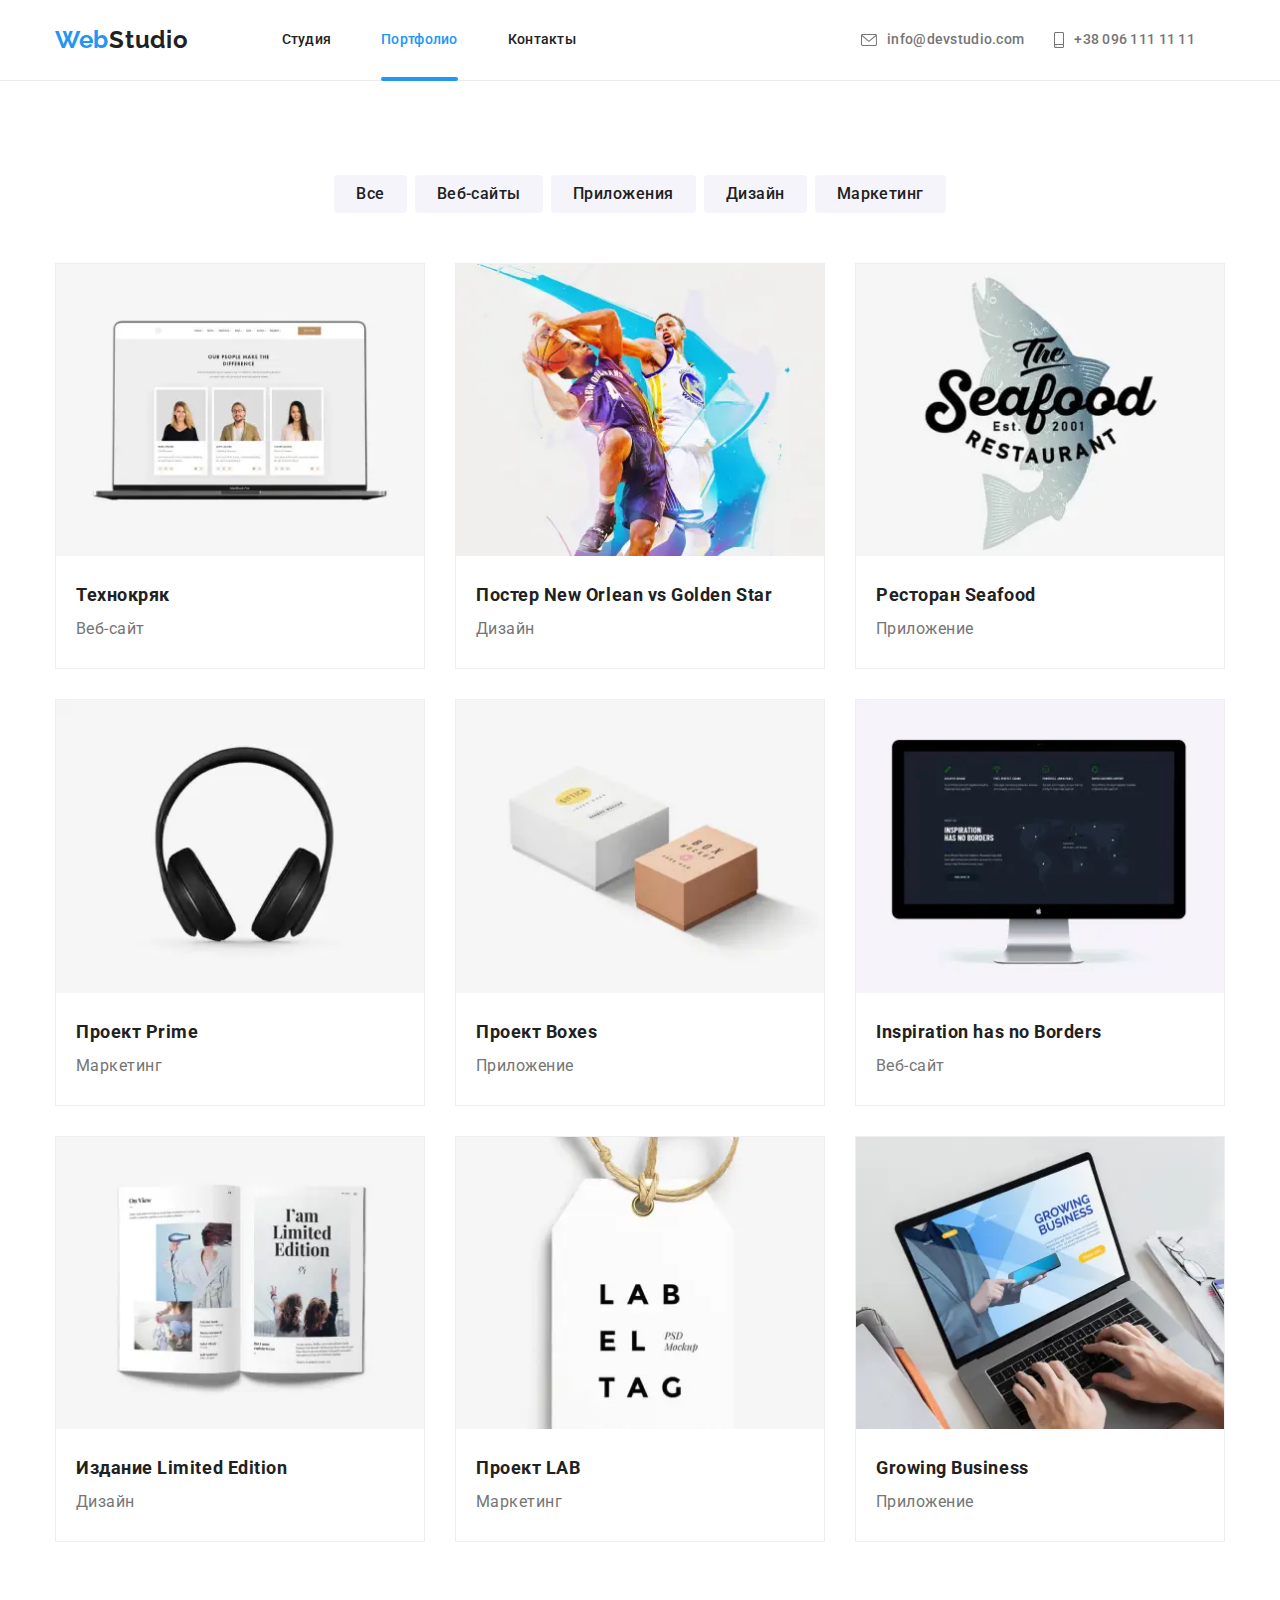
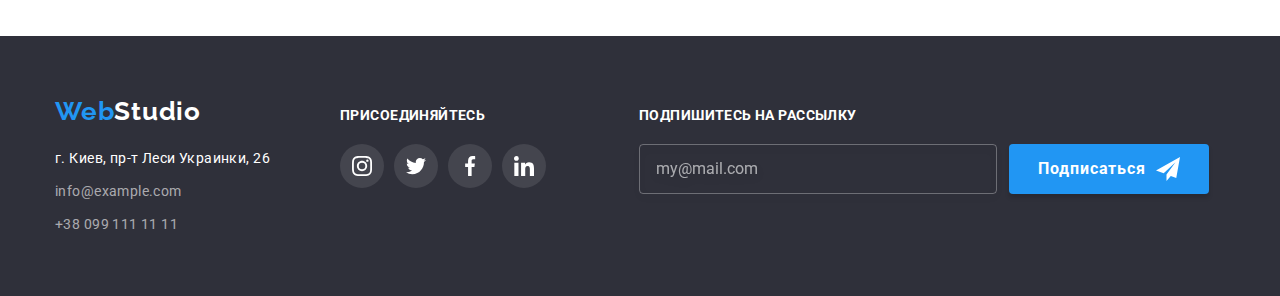
==== commit 9c103dd4: "commit add" ====
--- a/portfolio.html
+++ b/portfolio.html
@@ -45,23 +45,79 @@
         <!-- START Mobile Menu -->
        
         <button 
-        class="menu-button js-menu-container" 
-        type="button"
-        aria-expanded="false">
-              <svg 
-              class="menu-button_icon"
-              aria-label="Переключатель мобильного меню">
-                <use 
-                class="icon-menu js-open-menu"                
-                href="./images/icons.svg#icon-burger"></use>
-
-                <use 
-                class="icon-cross js-close-menu"                
-                href="./images/icons.svg#icon-closeburger"></use>
-              </svg>
-              </button> 
-        <div class="menu-burger">
-          sadfsdfaf
+          class="button-mobile_open js-open-menu" 
+          type="button">
+            <svg class="mobile-open__icon">
+              <use 
+              class="icon-open" 
+              href="./images/icons.svg#icon-burger">
+            </use>
+            </svg>
+        </button>
+
+        <div class="mobile-menu js-menu-container">
+          <button 
+          class="button-mobile_close js-close-menu" 
+          type="button">
+            <svg class="mobile-close__icon">
+              <use 
+              class="icon-close" 
+              href="./images/icons.svg#icon-closeburger">
+            </use>
+            </svg>
+        </button>
+
+        <ul class="mobile__list">
+          <li class="mobile__item">
+            <a href="./index.html" class="link mobile__link"
+              >Студия</a
+            >
+          </li>
+          <li class="mobile__item">
+            <a href="./portfolio.html" class="link mobile__link--current mobile__link"
+              >Портфолио</a
+            >
+          </li>
+          <li class="mobile__item">
+            <a href="#" class="link mobile__link">Контакты</a>
+          </li>
+        </ul>
+
+        <div class="mobile-bottom">
+          <div class="address-menu-wrapper">
+            <ul class="address-menu">
+              <li class="address-menu__item">
+                <a class="address-menu__link" href="tel:+380961111111">
+                  +38 096 111 11 11</a
+                >
+              </li>
+    
+              <li class="address-menu__item">
+                <a class="address-menu__link" href="mailto:info@devstudio.com">
+                  info@devstudio.com</a
+                >
+              </li>
+            </ul>
+          </div>
+  
+          <ul class="social-menu">
+            <li class="social-menu__item">
+              <a href="https://www.instagram.com/" class="social-menu__link">Instagram</a>
+            </li>
+  
+            <li class="social-menu__item">
+              <a href="https://twitter.com/" class="social-menu__link">Twitter</a>
+            </li>
+  
+            <li class="social-menu__item">
+              <a href="https://www.facebook.com/" class="social-menu__link">Facebook</a>
+            </li>
+  
+            <li class="social-menu__item">
+              <a href="https://www.linkedin.com/" class="social-menu__link">LinkedIn</a>
+            </li>
+          </ul>
+        </div>
         </div>
         <!-- END Mobile Menu -->
         <ul class="address">
@@ -91,9 +147,8 @@
         <div class="container">
           <!-- Спрятать H1 -->
           <h1 class="visually-hidden">Портфолио</h1>
-
-          <div class="filter-wrapper">
-            <ul class="filter">
+         
+            <ul class="filter filter--margin-bottom">
               <li class="filter__list">
                 <button class="button filter__button" type="button">Все</button>
               </li>
@@ -118,7 +173,7 @@
                 </button>
               </li>
             </ul>
-          </div>
+
 
           <!-- div images -->
 
@@ -153,13 +208,11 @@
                       type="image/jpg">
 
                       <source 
-                      media="(min-width: 480px)" 
                       srcset="./images/works/works-1.webp 1x,
                       ./images/works/works-1@2x.webp 2x" 
                       type="image/webp">
 
                       <source 
-                      media="(min-width: 480px)" 
                       srcset="./images/works/works-1.jpg 1x,
                       ./images/works/works-1@2x.jpg 2x" 
                       type="image/jpg">
@@ -222,13 +275,11 @@
                       type="image/jpg">
 
                       <source 
-                      media="(min-width: 480px)" 
                       srcset="./images/works/works-2.webp 1x,
                       ./images/works/works-2@2x.webp 2x" 
                       type="image/webp">
 
                       <source 
-                      media="(min-width: 480px)" 
                       srcset="./images/works/works-2.jpg 1x,
                       ./images/works/works-2@2x.jpg 2x" 
                       type="image/jpg">
@@ -290,13 +341,11 @@
                       type="image/jpg">
 
                       <source 
-                      media="(min-width: 480px)" 
                       srcset="./images/works/works-3.webp 1x,
                       ./images/works/works-3@2x.webp 2x" 
                       type="image/webp">
 
                       <source 
-                      media="(min-width: 480px)" 
                       srcset="./images/works/works-3.jpg 1x,
                       ./images/works/works-3@2x.jpg 2x" 
                       type="image/jpg">
@@ -357,13 +406,11 @@
                       type="image/jpg">
 
                       <source 
-                      media="(min-width: 480px)" 
                       srcset="./images/works/works-4.webp 1x,
                       ./images/works/works-4@2x.webp 2x" 
                       type="image/webp">
 
                       <source 
-                      media="(min-width: 480px)" 
                       srcset="./images/works/works-4.jpg 1x,
                       ./images/works/works-4@2x.jpg 2x" 
                       type="image/jpg">
@@ -423,13 +470,11 @@
                     type="image/jpg">
 
                     <source 
-                    media="(min-width: 480px)" 
                     srcset="./images/works/works-5.webp 1x,
                     ./images/works/works-5@2x.webp 2x" 
                     type="image/webp">
 
                     <source 
-                    media="(min-width: 480px)" 
                     srcset="./images/works/works-5.jpg 1x,
                     ./images/works/works-5@2x.jpg 2x" 
                     type="image/jpg">
@@ -489,13 +534,11 @@
                       type="image/jpg">
 
                       <source 
-                      media="(min-width: 480px)" 
                       srcset="./images/works/works-6.webp 1x,
                       ./images/works/works-6@2x.webp 2x" 
                       type="image/webp">
 
                       <source 
-                      media="(min-width: 480px)" 
                       srcset="./images/works/works-6.jpg 1x,
                       ./images/works/works-6@2x.jpg 2x" 
                       type="image/jpg">
@@ -556,13 +599,11 @@
                     type="image/jpg">
 
                     <source 
-                    media="(min-width: 480px)" 
                     srcset="./images/works/works-7.webp 1x,
                     ./images/works/works-7@2x.webp 2x" 
                     type="image/webp">
 
                     <source 
-                    media="(min-width: 480px)" 
                     srcset="./images/works/works-7.jpg 1x,
                     ./images/works/works-7@2x.jpg 2x" 
                     type="image/jpg">
@@ -623,13 +664,11 @@
                     type="image/jpg">
 
                     <source 
-                    media="(min-width: 480px)" 
                     srcset="./images/works/works-8.webp 1x,
                     ./images/works/works-8@2x.webp 2x" 
                     type="image/webp">
 
                     <source 
-                    media="(min-width: 480px)" 
                     srcset="./images/works/works-8.jpg 1x,
                     ./images/works/works-8@2x.jpg 2x" 
                     type="image/jpg">
@@ -690,13 +729,11 @@
                     type="image/jpg">
 
                     <source 
-                    media="(min-width: 480px)" 
                     srcset="./images/works/works-9.webp 1x,
                     ./images/works/works-9@2x.webp 2x" 
                     type="image/webp">
 
                     <source 
-                    media="(min-width: 480px)" 
                     srcset="./images/works/works-9.jpg 1x,
                     ./images/works/works-9@2x.jpg 2x" 
                     type="image/jpg">
@@ -704,12 +741,7 @@
                     <img src="./images/works/works-9.jpg" 
                     alt="groving Business">
                   </picture>
-                  <!-- <img
-                  src="./images/growingbusiness.jpg"
-                  alt="groving businnes"
-                  width="370"
-                  height="294"
-                /> -->
+                
                   <div class="grid__box3">
                     <p class="text grid__text">
                       Она имеет грани подобия совершенно многообразные, бесконечное множество. Но тебе этого не понять, поэтому ты езжай себе , мы в этом мире как бы живем разными ощущениями и разными стремлениями, соответственно, разное наше и место, разное и наше распределение.
@@ -732,86 +764,95 @@
     <!-- footer -->
     <footer class="footer">
       <div class="container container__footer">
-        <div class="footer__box-address">
-          <a class="footer-logo link" href="./index.html"
-            ><span>Web</span>Studio</a
-          >
-          <address class="footer-address">
-            <ul class="footer">
-              <li class="footer__item">
-                г. Киев, пр-т Леси Украинки, 26
-              </li>
-              <li class="footer__item">
-                <a href="mailto:info@example.com" class="footer__link"
-                  >info@example.com</a
-                >
-              </li>
-              <li class="footer__item">
-                <a href="tel:+380991111111" class="footer__link">+38 099 111 11 11</a>
-              </li>
-            </ul>
-          </address>
-        </div>
-        <div class="footer__box-social">
-          <h2 class="title footer__title">Присоединяйтесь</h2>
-         <div class="footer__social-box">
-          <ul class="footer__social-list">
-            <li class="footer__social-item">
-              <a href="https://www.instagram.com/" class="footer__social-link">
-                <svg
-                  class="footer__social-icon"
-                  aria-label="instagrem"
-                  width="20"
-                  height="20"
-                >
-                  <use href="./images/icons.svg#icon-instagram"></use>
-                </svg>
-              </a>
-            </li>
-
-            <li class="footer__social-item">
-              <a href="https://twitter.com/" class="footer__social-link">
-                <svg
-                  class="footer__social-icon"
-                  aria-label="twitter"
-                  width="20"
-                  height="20"
-                >
-                  <use href="./images/icons.svg#icon-twitter"></use>
-                </svg>
-              </a>
-            </li>
-
-            <li class="footer__social-item">
-              <a href="https://www.facebook.com/" class="footer__social-link">
-                <svg
-                  class="footer__social-icon"
-                  aria-label="facebook"
-                  width="20"
-                  height="20"
-                >
-                  <use href="./images/icons.svg#icon-facebook"></use>
-                </svg>
-              </a>
-            </li>
-
-            <li class="footer__social-item">
-              <a href="https://www.linkedin.com/" class="footer__social-link">
-                <svg
-                  class="footer__social-icon"
-                  aria-label="linkedin"
-                  width="20"
-                  height="20"
-                >
-                  <use href="./images/icons.svg#icon-linkedin"></use>
-                </svg>
-              </a>
-            </li>
-          </ul>
-         </div>
+
+        <!-- WRAPPER-ADDRESS AND SOCIAL -->
+        <div class="wrapper_adress_link">
+          <div class="footer__box-address">
+            <a 
+            class="footer-logo link" 
+            href="./index.html">
+              <span>Web</span>Studio</a>
+
+<!-- ADDRESS -->
+            <address class="footer-address">
+              <ul class="footer-list">
+                <li class="footer-list__item">
+                  г. Киев, пр-т Леси Украинки, 26
+                </li>
+                <li class="footer-list__item">
+                  <a href="mailto:info@example.com" class="footer-list__link"
+                    >info@example.com</a
+                  >
+                </li>
+                <li class="footer-list__item">
+                  <a href="tel:+380991111111" class="footer-list__link">+38 099 111 11 11</a>
+                </li>
+              </ul>
+            </address>
+          </div>
+<!-- SOCIAL LINK -->
+          <div class="footer__box-social">
+            <h2 class="title footer__title">Присоединяйтесь</h2>
+              <ul class="footer__social-list">
+                <li class="footer__social-item">
+                  <a href="https://www.instagram.com/" class="footer__social-link">
+                    <svg
+                      class="footer__social-icon"
+                      aria-label="instagrem"
+                      width="20"
+                      height="20"
+                    >
+                      <use href="./images/icons.svg#icon-instagram"></use>
+                    </svg>
+                  </a>
+                </li>
+    
+                <li class="footer__social-item">
+                  <a href="https://twitter.com/" class="footer__social-link">
+                    <svg
+                      class="footer__social-icon"
+                      aria-label="twitter"
+                      width="20"
+                      height="20"
+                    >
+                      <use href="./images/icons.svg#icon-twitter"></use>
+                    </svg>
+                  </a>
+                </li>
+    
+                <li class="footer__social-item">
+                  <a href="https://www.facebook.com/" class="footer__social-link">
+                    <svg
+                      class="footer__social-icon"
+                      aria-label="facebook"
+                      width="20"
+                      height="20"
+                    >
+                      <use href="./images/icons.svg#icon-facebook"></use>
+                    </svg>
+                  </a>
+                </li>
+    
+                <li class="footer__social-item">
+                  <a href="https://www.linkedin.com/" class="footer__social-link">
+                    <svg
+                      class="footer__social-icon"
+                      aria-label="linkedin"
+                      width="20"
+                      height="20"
+                    >
+                      <use href="./images/icons.svg#icon-linkedin"></use>
+                    </svg>
+                  </a>
+                </li>
+              </ul>
+
+          </div>
         </div>
         
-        <div class="footer-wrapper-form">
+
+        <!-- FOOTER FORM -->
+        <div class="footer-wrapper">
           <b class="title footer-wrapper__text">Подпишитесь на рассылку</b>
           <form class="footer-form">
             <label class="footer-form__label">
@@ -829,6 +870,6 @@
         </div>
       </div>
     </footer>
-
+  <script src="./js/mobile-menu.js"></script>
   </body>
 </html>
--- a/css/main.min.css
+++ b/css/main.min.css
@@ -1,3 +1,3 @@
 :root{--primary-text-color: #212121;--secondary-text-color: #757575;--accent-text-color: #2196f3;--primary-bg-color: #ffffff;--secondary-bg-color: #e5e5e5;--third-bg-color: #2f303a;--fourth-bg-color: #f5f4fa;--white-color: #ffffff;--card-set-gup: 30px;--card-shadow: 0px 1px 3px rgba(0, 0, 0, 0.12),
-    0px 1px 1px rgba(0, 0, 0, 0.14), 0px 2px 1px rgba(0, 0, 0, 0.2);--pasive-icon-color: #afb1b8}.visually-hidden{position:absolute;width:1px;height:1px;margin:-1px;border:0;padding:0;white-space:nowrap;clip-path:inset(100%);clip:rect(0 0 0 0);overflow:hidden}html{box-sizing:border-box}*,*::before,*::after{box-sizing:inherit}body{background-color:var(--primary-bg-color);font-family:"Roboto", sans-serif;color:var(--primary-text-color)}h1,h2,h3,h4,p,ul{margin:0}ul{list-style:none;padding:0}img{display:block;max-width:100%;height:auto}a{text-decoration:none}span{color:var(--accent-text-color)}.container{width:100%;margin-left:auto;margin-right:auto;padding-left:15px;padding-right:15px}@media screen and (min-width: 480px){.container{width:480px}}@media screen and (min-width: 768px){.container{width:768px}}@media screen and (min-width: 1200px){.container{width:1200px}}.section{padding:60px 0}.button{color:var(--primary-text-color);background-color:var(--fourth-bg-color);cursor:pointer;font-family:inherit;font-size:16px;font-weight:500;line-height:1.62;letter-spacing:.03em;border-radius:4px;padding:6px 22px;min-width:72px;text-align:center;border:none;transition-property:color, background-color, box-shadow;transition-duration:250ms;transition-timing-function:cubic-bezier(0.4, 0, 0.2, 1)}.filter__button:hover,.filter__button:focus{color:var(--white-color);background-color:var(--accent-text-color);box-shadow:0px 3px 1px rgba(0,0,0,0.1),0px 1px 2px rgba(0,0,0,0.08),0px 2px 2px rgba(0,0,0,0.12)}.hero__title{font-size:26px;font-weight:900;line-height:1.6;letter-spacing:.06em;text-transform:uppercase;margin-bottom:30px}.title{color:var(--primary-text-color);font-size:14px;font-weight:700;line-height:1.14;letter-spacing:.03em;text-align:left;text-transform:uppercase}.team__title{font-size:16px;font-weight:500;line-height:1.18;letter-spacing:.03em;text-transform:none;margin-bottom:10px;text-align:center}.section__title{font-size:28px;font-weight:700;line-height:1.17;letter-spacing:.03em;text-align:center;margin-bottom:var(--card-set-gup)}.text,.abilities__text{color:var(--secondary-text-color);font-size:14px;line-height:1.7;letter-spacing:0.03em}.page-header__container{position:relative;padding:16px 15px;display:flex;align-items:center;justify-content:space-between}.page-header{background-color:var(--white-color);border-bottom:1px solid #ececec}.address{display:none}.social-list{display:flex;justify-content:center}.social-list__link{display:flex;justify-content:center;align-items:center;width:44px;height:44px;border-radius:50%;color:var(--pasive-icon-color);transition-property:color, background-color;transition-duration:250ms;transition-timing-function:cubic-bezier(0.4, 0, 0.2, 1)}.social-list__link:hover,.social-list__link:focus{color:var(--white-color);background-color:var(--accent-text-color)}.social-list__item:not(:last-child){margin-right:10px}.social-list__icon{fill:currentColor}.nav__logo{font-size:24px;font-weight:700;line-height:1.16;letter-spacing:.03em;font-family:Raleway;color:var(--primary-text-color)}.menu-button{padding:0;background-color:transparent;border:none;cursor:pointer;line-height:0}.menu-button:hover>.menu-button_icon{fill:var(--accent-text-color)}.menu-button_icon{width:40px;height:40px}.menu-button .icon-cross{display:none}.menu-button.is-open .icon-cross{display:block}.menu-button.is-open .icon-menu{display:none}.menu-burger{position:absolute;top:100%;left:0;width:100vw;height:100vh;padding:40px 48px;background-color:palevioletred;display:none}.menu-burger .menu-button.is-open{display:block}.nav__list{display:none}.hero{margin-left:auto;margin-right:auto;color:var(--white-color);text-align:center;padding-top:118px;padding-bottom:118px;background-color:#c4c4c4;background-image:linear-gradient(to right, rgba(47,48,58,0.4), rgba(47,48,58,0.4)),url("../images/hero/hero.jpg");background-position:center;background-size:cover;background-repeat:no-repeat;max-width:480px;height:400px}@media (min-device-pixel-ratio: 2), (min-resolution: 192dpi), (min-resolution: 2dppx){.hero{background-image:linear-gradient(to right, rgba(47,48,58,0.4), rgba(47,48,58,0.4)),url("../images/hero/hero2x.jpg")}}@media screen and (min-width: 768px){.hero{background-image:linear-gradient(to right, rgba(47,48,58,0.4), rgba(47,48,58,0.4)),url("../images/hero/hero-tablet.jpg");max-width:768px}}@media screen and (min-width: 768px) and (min-device-pixel-ratio: 2), screen and (min-width: 768px) and (min-resolution: 192dpi), screen and (min-width: 768px) and (min-resolution: 2dppx){.hero{background-image:linear-gradient(to right, rgba(47,48,58,0.4), rgba(47,48,58,0.4)),url("../images/hero/hero-tablet2x.jpg")}}@media screen and (min-width: 1200px){.hero{background-image:linear-gradient(to right, rgba(47,48,58,0.4), rgba(47,48,58,0.4)),url("../images/hero/hero-desktop.jpg");max-width:1600px;height:600px}}@media screen and (min-width: 1200px) and (min-device-pixel-ratio: 2), screen and (min-width: 1200px) and (min-resolution: 192dpi), screen and (min-width: 1200px) and (min-resolution: 2dppx){.hero{background-image:linear-gradient(to right, rgba(47,48,58,0.4), rgba(47,48,58,0.4)),url("../images/hero/hero-desktop2x.jpg")}}.hero__button{color:var(--white-color);padding:10px 32px;font-size:16px;font-weight:700;line-height:1.85;letter-spacing:.06em;background-color:var(--accent-text-color);box-shadow:0px 4px 4px rgba(0,0,0,0.15);transition-property:color, background-color, box-shadow;transition-duration:250ms;transition-timing-function:cubic-bezier(0.4, 0, 0.2, 1)}.hero__button:hover,.hero__button:focus{background-color:#188ce8;box-shadow:0px 4px 4px rgba(0,0,0,0.15);border-radius:4px}.team__section{background-color:var(--fourth-bg-color)}.team__item{border-radius:0px 0px 4px 4px;box-shadow:var(--card-shadow);background-color:var(--primary-bg-color)}.team__item:not(:last-child){margin-bottom:var(--card-set-gup)}.team__card{padding:30px 0;text-align:center}.team__text{margin-bottom:16px;font-size:16px;font-weight:400;line-height:calc(19 / 16);letter-spacing:0.03em;text-transform:none;color:var(--secondary-text-color)}.abilities__box{height:120px;display:flex;justify-content:center;align-items:center;margin-bottom:30px;background-color:#f5f4fa;border-radius:4px}.abilities__title{margin-bottom:10px}.abilities__text{margin-bottom:30px}.section__work{display:none}.clients__title{margin-bottom:50px}.clients{display:flex;flex-wrap:wrap;filter:drop-shadow(0px 4px 4px rgba(0,0,0,0.25))}@media screen and (min-width: 1200px){.clients{flex-wrap:nowrap}}.clients__item{width:210px;height:92px;flex-basis:calc((100% - 4 * 15px) / 2);margin:15px}@media screen and (min-width: 768px){.clients__item{width:226px;height:92px;flex-basis:calc((100% - 4 * 15px) / 2)}}@media screen and (min-width: 1200px){.clients__item{width:170px;height:92px;margin:0}.clients__item:not(:last-child){margin-right:30px}}.clients__link{display:flex;justify-content:center;align-items:center;width:100%;height:100%;color:var(--pasive-icon-color);border-radius:4px;border:1px solid var(--pasive-icon-color);transition-property:color, border;transition-duration:250ms;transition-timing-function:cubic-bezier(0.4, 0, 0.2, 1)}.clients__link:hover,.clients__link:focus{color:var(--accent-text-color);border:1px solid var(--accent-text-color)}.clients__icon{fill:currentColor;display:block}.footer{background-color:var(--third-bg-color);padding-top:60px;padding-bottom:60px}.container__footer{text-align:center}.footer-logo{font-family:Raleway;font-size:24px;font-weight:700;line-height:1.16;letter-spacing:.03em}@media screen and (min-width: 1200px){.footer-logo{font-size:26px;font-weight:700;line-height:1.19;letter-spacing:.03em}}.footer-logo,.footer-address{color:var(--white-color)}.footer-address{font-style:normal;font-size:14px;line-height:1.7;letter-spacing:0.03em}.footer__item:last-child{margin-bottom:60px}.footer__item:not(:last-child){margin-bottom:9px}.footer__link{color:rgba(255,255,255,0.6)}.footer-logo{display:block;margin-bottom:20px}.footer__title{color:var(--white-color);text-align:center;margin-bottom:20px}.footer__social-box{margin-bottom:60px}.footer-wrapper__text{display:block;margin-bottom:20px;color:var(--white-color);text-align:center}.footer__social-list{display:flex;justify-content:center}.footer__social-item:not(:last-child){margin-right:10px}.footer__social-link{width:44px;height:44px;display:flex;justify-content:center;align-items:center;color:var(--white-color);border-radius:50%;background:rgba(255,255,255,0.1);transition-property:background-color;transition-duration:250ms;transition-timing-function:cubic-bezier(0.4, 0, 0.2, 1)}.footer__social-link:hover,.footer__social-link:focus{background-color:var(--accent-text-color)}.footer__social-icon{fill:currentColor}.footer-form{color:rgba(255,255,255,0.6);background-color:var(--third-bg-color)}.footer-form__input{padding:15px 16px;margin-bottom:20px;font:inherit;background-color:inherit;border:1px solid rgba(255,255,255,0.3);filter:drop-shadow(0px 4px 4px rgba(0,0,0,0.15));border-radius:4px}.footer-form__input:focus{outline:none}.footer-form__input::placeholder{color:rgba(255,255,255,0.6)}.footer-form__input:not(:placeholder-shown){border-color:var(--accent-text-color)}@media screen and (min-width: 480px){.footer-form__input{width:450px}}@media screen and (min-width: 1200px){.footer-form__input{width:358px}}.footer-form__button{margin-left:auto;margin-right:auto;padding:0;display:flex;justify-content:center;align-items:center;width:200px;height:50px;font-weight:700;font-size:16px;line-height:calc(30 / 16);letter-spacing:0.06em;color:var(--white-color);background:var(--accent-text-color);box-shadow:0px 4px 4px rgba(0,0,0,0.15);border-radius:4px;border:none;cursor:pointer}.footer-form__button::after{display:block;content:"";width:24px;height:24px;margin-left:10px;background-color:inherit;background-image:url(../images/icons/icon-send.svg);background-position:center;background-size:cover;background-repeat:no-repeat}.backdrop{position:fixed;top:0;left:0;width:100vw;height:100vh;background:rgba(0,0,0,0.2);opacity:1;transition:opacity;transition-duration:250ms;transition-timing-function:cubic-bezier(0.4, 0, 0.2, 1)}.backdrop.is-hidden{opacity:0;pointer-events:none}.backdrop.is-hidden .modal{transform:translate(-50%, -50%) scale(2.1) rotate(50deg)}.modal{position:absolute;top:50%;left:50%;transform:translate(-50%, -50%) scale(1) rotate(0deg);width:450px;height:609px;padding:40px;transition-property:transform;transition-duration:250ms;transition-timing-function:cubic-bezier(0.4, 0, 0.2, 1);background-color:var(--white-color);box-shadow:0px 1px 3px rgba(0,0,0,0.12),0px 1px 1px rgba(0,0,0,0.14),0px 2px 1px rgba(0,0,0,0.2);border-radius:4px}.modal__text{display:block;margin-bottom:12px;text-align:center;font-size:20px;font-weight:700;line-height:1.15;letter-spacing:.03em;margin-bottom:12px}.modal__form{display:flex;flex-direction:column}.modal__input,.modal__form-textarea{width:100%;border:1px solid rgba(33,33,33,0.2);box-sizing:border-box;border-radius:4px}.modal__label{font-size:12px;color:var(--secondary-text-color)}.modal__label:nth-child(-n+3){margin-bottom:10px}.modal__wrapper{position:relative;display:block;margin-top:6px}.modal__input{padding-left:42px;height:40px;transition-property:border-color;transition-duration:250ms;transition-timing-function:cubic-bezier(0.4, 0, 0.2, 1)}.modal__input:focus{outline:none;border-color:#2196f3}.modal__input:focus+.modal__icon{fill:#2196f3}.modal__icon{position:absolute;top:50%;left:12px;transform:translateY(-50%);width:18px;height:18px;fill:var(--primary-text-color);transition-property:fill;transition-duration:250ms;transition-timing-function:cubic-bezier(0.4, 0, 0.2, 1)}.modal__label-textarea{margin-bottom:20px}.modal__form-textarea{display:block;height:120px;padding:12px 16px;margin-top:4px;resize:none;transition-property:border-color;transition-duration:250ms;transition-timing-function:cubic-bezier(0.4, 0, 0.2, 1)}.modal__form-textarea:focus{outline:none;border-color:#2196f3}.modal__form-textarea::placeholder{color:rgba(117,117,117,0.5)}.form-chackbox-label{display:flex;justify-content:center;align-items:center;margin-bottom:30px;font-size:12px;font-weight:400;line-height:1.16;letter-spacing:.03em}.form-chackbox-label::before{display:block;content:"";width:16px;height:15px;margin-right:7px;cursor:pointer;border-radius:2px;border:1px solid #212121}.form-chackbox-input:checked+.form-chackbox-label::before{background-image:url("../images/icons/Vectorone-form.svg");background-repeat:no-repeat;background-size:contain;background-origin:border-box;background-color:#2196f3}.form-chackbox-link{text-decoration:underline;color:var(--accent-text-color)}.modal-btn-submit{display:block;width:200px;margin:0 auto}.modal-close{position:absolute;top:8px;right:8px;display:flex;justify-content:center;align-items:center;width:30px;height:30px;background-color:var(--white-color);border:1px solid #0000001A;box-shadow:0px 1px 3px rgba(0,0,0,0.12),0px 1px 1px rgba(0,0,0,0.14),0px 2px 1px rgba(0,0,0,0.2);border-radius:50%;cursor:pointer}@media screen and (min-width: 1200px){.modal{width:528px;height:581px;padding:40px}.modal__text{line-height:1.5}.form-chackbox-label{display:flex;justify-content:center;align-items:center;margin-bottom:30px;font-size:14px;font-weight:400;line-height:1.7;letter-spacing:.03em}}.filter-wrapper{margin-bottom:40px}@media screen and (min-width: 768px){.filter-wrapper{flex-wrap:nowrap;margin-bottom:30px}}@media screen and (min-width: 1200px){.filter-wrapper{margin-bottom:50px}}.filter{display:flex;flex-wrap:wrap}@media screen and (min-width: 768px){.filter{flex-wrap:nowrap;justify-content:center}}.filter__list{margin-bottom:15px}.filter__list:not(:last-child){margin-right:8px}@media screen and (min-width: 1200px){.list-grid{display:flex;flex-wrap:wrap}}.list-grid{display:flex;flex-wrap:wrap}@media screen and (max-width: 767px){.grid__item:not(:last-child){margin-bottom:30px}}.grid__item{max-width:450px}@media screen and (min-width: 768px){.grid__item{max-width:354px;flex-basis:calc((100% - 4 * 15px) / 2);margin:15px}}@media screen and (min-width: 1200px){.grid__item{max-width:370px;flex-basis:calc((100% - 6 * 15px) / 3)}}.grid__link{display:block;border:1px solid #eeeeee;transition-property:box-shadow;transition-duration:250ms;transition-timing-function:cubic-bezier(0.4, 0, 0.2, 1)}.grid__link:hover,.grid__link:focus{box-shadow:0px 1px 1px rgba(0,0,0,0.12),0px 4px 4px rgba(0,0,0,0.06),1px 4px 6px rgba(0,0,0,0.16)}.grid__box2{position:relative;overflow:hidden}.grid__box3{position:absolute;top:0;left:0;display:flex;justify-content:center;align-items:center;width:100%;height:100%;background:rgba(33,150,243,0.9);padding:24px;transform:translateY(100%);transition-property:transform;transition-duration:250ms;transition-timing-function:cubic-bezier(0.4, 0, 0.2, 1)}.grid__link:hover .grid__box3{transform:translateY(0)}.grid__link:hover .grid__text{transform:translateY(0)}.grid__text{color:var(--white-color);transform:translateY(100%);transition:transform;transition-duration:250ms;transition-timing-function:cubic-bezier(0.4, 0, 0.2, 1);font-size:18px}.grid__link:hover .grid__text{opacity:1}.user-chois{padding:24px 20px}.user-chois__title{font-size:18px;line-height:calc(30 / 18);text-transform:none;margin-bottom:4px}.user-chois__text{font-size:16px;line-height:calc(30 / 16)}
+    0px 1px 1px rgba(0, 0, 0, 0.14), 0px 2px 1px rgba(0, 0, 0, 0.2);--pasive-icon-color: #afb1b8}.visually-hidden{position:absolute;width:1px;height:1px;margin:-1px;border:0;padding:0;white-space:nowrap;clip-path:inset(100%);clip:rect(0 0 0 0);overflow:hidden}html{box-sizing:border-box}*,*::before,*::after{box-sizing:inherit}body{background-color:var(--primary-bg-color);font-family:"Roboto", sans-serif;color:var(--primary-text-color)}h1,h2,h3,h4,p,ul{margin:0}ul{list-style:none;padding:0}img{display:block;max-width:100%;height:auto}a{text-decoration:none}span{color:var(--accent-text-color)}.container{width:100%;margin-left:auto;margin-right:auto;padding-left:15px;padding-right:15px}@media screen and (min-width: 480px){.container{width:480px}}@media screen and (min-width: 768px){.container{width:768px}}@media screen and (min-width: 1200px){.container{width:1200px}}.section{padding:60px 0}@media screen and (min-width: 1200px){.section{padding:94px 0}}@media screen and (min-width: 1200px){.section__work{padding:0 0 94px 0}}.button{color:var(--primary-text-color);background-color:var(--fourth-bg-color);cursor:pointer;font-family:inherit;font-size:16px;font-weight:500;line-height:1.62;letter-spacing:.03em;border-radius:4px;padding:6px 22px;min-width:72px;text-align:center;border:none;transition-property:color, background-color, box-shadow;transition-duration:250ms;transition-timing-function:cubic-bezier(0.4, 0, 0.2, 1)}.filter__button:hover,.filter__button:focus{color:var(--white-color);background-color:var(--accent-text-color);box-shadow:0px 3px 1px rgba(0,0,0,0.1),0px 1px 2px rgba(0,0,0,0.08),0px 2px 2px rgba(0,0,0,0.12)}.hero__title{font-size:26px;font-weight:900;line-height:1.6;letter-spacing:.06em;text-transform:uppercase;margin-bottom:30px}@media screen and (min-width: 1200px){.hero__title{font-size:44px;font-weight:900;line-height:1.36;letter-spacing:.03em}}.title{color:var(--primary-text-color);font-size:14px;font-weight:700;line-height:1.14;letter-spacing:.03em;text-align:left;text-transform:uppercase}.team__title{font-size:16px;font-weight:500;line-height:1.18;letter-spacing:.03em;text-transform:none;margin-bottom:10px;text-align:center}.section__title{font-size:28px;font-weight:700;line-height:1.17;letter-spacing:.03em;text-align:center;margin-bottom:var(--card-set-gup)}@media screen and (min-width: 1200px){.section__title{font-size:36px}}.text,.abilities__text{color:var(--secondary-text-color);font-size:14px;line-height:1.7;letter-spacing:0.03em}.page-header__container{position:relative;padding:16px 15px;display:flex;align-items:center;justify-content:space-between}@media screen and (min-width: 768px){.page-header__container{padding:0 15px}}.page-header{background-color:var(--white-color);border-bottom:1px solid #ececec}.address{display:none}@media screen and (min-width: 768px){.address{display:block}}.address__link{display:flex;align-items:center;color:var(--secondary-text-color);font-size:14px;font-weight:500;line-height:1.14;letter-spacing:.02em;transition-property:color;transition-duration:250ms;transition-timing-function:cubic-bezier(0.4, 0, 0.2, 1)}.address__link:hover,.address__link:focus{color:var(--accent-text-color)}@media screen and (min-width: 1200px){.address__link{padding-top:32px;padding-bottom:32px}}@media screen and (min-width: 1200px){.address{display:flex;align-items:center;margin-left:auto}}@media screen and (max-width: 1199px){.address__item:not(:last-child){margin-bottom:10px}}@media screen and (min-width: 1200px){.address__item{margin-right:30px;display:flex;cursor:pointer}}.social-list{display:flex;justify-content:center}.social-list__link{display:flex;justify-content:center;align-items:center;width:44px;height:44px;border-radius:50%;color:var(--pasive-icon-color);transition-property:color, background-color;transition-duration:250ms;transition-timing-function:cubic-bezier(0.4, 0, 0.2, 1)}.social-list__link:hover,.social-list__link:focus{color:var(--white-color);background-color:var(--accent-text-color)}.social-list__item:not(:last-child){margin-right:10px}.social-list__icon{fill:currentColor}.nav{display:flex;align-items:center}.nav__logo{font-size:24px;font-weight:700;line-height:1.16;letter-spacing:.03em;font-family:Raleway;color:var(--primary-text-color)}.nav__list{display:none}@media screen and (min-width: 768px){.nav__list{display:block}}@media screen and (min-width: 768px){.nav__link{color:var(--primary-text-color);font-size:14px;font-weight:500;line-height:1.14;letter-spacing:.02em;display:block;padding-top:32px;padding-bottom:32px;transition-property:color;transition-duration:250ms;transition-timing-function:cubic-bezier(0.4, 0, 0.2, 1)}.nav__link:hover,.nav__link:focus{color:var(--accent-text-color)}}@media screen and (min-width: 768px){.nav__link--current{color:var(--accent-text-color);position:relative}.nav__link--current::after{position:absolute;bottom:-1px;content:"";display:block;width:100%;height:4px;background-color:var(--accent-text-color);border-radius:2px}}@media screen and (min-width: 768px){.nav__list{display:flex;align-items:center}}@media screen and (min-width: 768px){.nav__logo{margin-right:88px}}@media screen and (min-width: 1200px){.nav__logo{margin-right:93px}}.icon-nav{padding:0;margin-right:10px;fill:currentColor}.nav__item:not(:last-child){margin-right:50px}.hero{margin-left:auto;margin-right:auto;color:var(--white-color);text-align:center;padding-top:118px;padding-bottom:118px;background-color:#c4c4c4;background-image:linear-gradient(to right, rgba(47,48,58,0.4), rgba(47,48,58,0.4)),url("../images/hero/hero.jpg");background-position:center;background-size:cover;background-repeat:no-repeat;max-width:1600px}@media screen and (min-width: 1200px){.hero{padding-top:200px;padding-bottom:200px}}@media (min-device-pixel-ratio: 2), (min-resolution: 192dpi), (min-resolution: 2dppx){.hero{background-image:linear-gradient(to right, rgba(47,48,58,0.4), rgba(47,48,58,0.4)),url("../images/hero/hero2x.jpg")}}@media screen and (min-width: 768px){.hero{background-image:linear-gradient(to right, rgba(47,48,58,0.4), rgba(47,48,58,0.4)),url("../images/hero/hero-tablet.jpg")}}@media screen and (min-width: 768px) and (min-device-pixel-ratio: 2), screen and (min-width: 768px) and (min-resolution: 192dpi), screen and (min-width: 768px) and (min-resolution: 2dppx){.hero{background-image:linear-gradient(to right, rgba(47,48,58,0.4), rgba(47,48,58,0.4)),url("../images/hero/hero-tablet2x.jpg")}}@media screen and (min-width: 1200px){.hero{background-image:linear-gradient(to right, rgba(47,48,58,0.4), rgba(47,48,58,0.4)),url("../images/hero/hero-desktop.jpg");height:600px}}@media screen and (min-width: 1200px) and (min-device-pixel-ratio: 2), screen and (min-width: 1200px) and (min-resolution: 192dpi), screen and (min-width: 1200px) and (min-resolution: 2dppx){.hero{background-image:linear-gradient(to right, rgba(47,48,58,0.4), rgba(47,48,58,0.4)),url("../images/hero/hero-desktop2x.jpg")}}.hero__button{color:var(--white-color);padding:10px 32px;font-size:16px;font-weight:700;line-height:1.85;letter-spacing:.06em;background-color:var(--accent-text-color);box-shadow:0px 4px 4px rgba(0,0,0,0.15);transition-property:color, background-color, box-shadow;transition-duration:250ms;transition-timing-function:cubic-bezier(0.4, 0, 0.2, 1)}.hero__button:hover,.hero__button:focus{background-color:#188ce8;box-shadow:0px 4px 4px rgba(0,0,0,0.15);border-radius:4px}@media screen and (min-width: 768px){.team{display:flex;flex-wrap:wrap;margin:-15px}}@media screen and (min-width: 1200px){.team{flex-wrap:nowrap}}.team__section{background-color:var(--fourth-bg-color)}.team__item{border-radius:0px 0px 4px 4px;box-shadow:var(--card-shadow);background-color:var(--primary-bg-color)}@media screen and (min-width: 768px){.team__item{flex-basis:calc((100% - 4 * 15px) / 2);margin:15px}}@media screen and (max-width: 767px){.team__item:not(:last-child){margin-bottom:var(--card-set-gup)}}.team__card{padding:30px 0;text-align:center}.team__text{margin-bottom:16px;font-size:16px;font-weight:400;line-height:calc(19 / 16);letter-spacing:0.03em;text-transform:none;color:var(--secondary-text-color)}@media screen and (min-width: 768px){.abilities{display:flex;flex-wrap:wrap;margin:-15px}}@media screen and (min-width: 1200px){.abilities{flex-wrap:nowrap;margin:0}}@media screen and (max-width: 767px){.abilities__item:not(:last-child){margin-bottom:15px}}@media screen and (min-width: 768px){.abilities__item{flex-basis:calc((100% - 4 * 15px) / 2);margin:15px;width:270px}}@media screen and (min-width: 1200px){.abilities__item{margin:0}.abilities__item:not(:last-child){margin-right:var(--card-set-gup)}}.abilities__box{height:120px;display:flex;justify-content:center;align-items:center;background-color:#f5f4fa;border-radius:4px;margin-bottom:30px}.abilities__title{margin-bottom:10px}.section__work{display:none}@media screen and (min-width: 1200px){.section__work{display:block}}.work{display:flex}.work__item:not(:last-child){margin-right:var(--card-set-gup)}.work__wrapper{position:relative}.work__text{height:70px;display:flex;justify-content:center;align-items:center;font-size:14px;font-weight:700;line-height:1.14;letter-spacing:.03em;position:absolute;bottom:0;left:0;width:100%;text-transform:uppercase;color:var(--white-color);background:rgba(47,48,58,0.8)}.clients__title{margin-bottom:50px}.clients{display:flex;flex-wrap:wrap;filter:drop-shadow(0px 4px 4px rgba(0,0,0,0.25))}@media screen and (max-width: 1199px){.clients{margin:-15px}}@media screen and (min-width: 1200px){.clients{flex-wrap:nowrap}}.clients__item{height:92px;flex-basis:calc((100% - 4 * 15px) / 2);margin:15px}@media screen and (min-width: 768px){.clients__item{width:226px;height:92px;flex-basis:calc((100% - 6 * 15px) / 3)}}@media screen and (min-width: 1200px){.clients__item{width:170px;height:92px;margin:0}.clients__item:not(:last-child){margin-right:30px}}.clients__link{display:flex;justify-content:center;align-items:center;width:100%;height:100%;color:var(--pasive-icon-color);border-radius:4px;border:1px solid var(--pasive-icon-color);transition-property:color, border;transition-duration:250ms;transition-timing-function:cubic-bezier(0.4, 0, 0.2, 1)}.clients__link:hover,.clients__link:focus{color:var(--accent-text-color);border:1px solid var(--accent-text-color)}.clients__icon{fill:currentColor;display:block}.footer{background-color:var(--third-bg-color);padding-top:60px;padding-bottom:60px}.container__footer{text-align:center}@media screen and (min-width: 1200px){.container__footer{display:flex;align-items:baseline;text-align:start}}@media screen and (min-width: 768px){.wrapper_adress_link{display:flex;justify-content:space-around}}@media screen and (min-width: 1200px){.wrapper_adress_link{margin-right:93px;align-items:inherit}}@media screen and (max-width: 1199px){.footer__box-address{margin-bottom:60px}}@media screen and (min-width: 1200px){.footer__box-address{margin-right:70px}}.footer-logo{font-family:Raleway;font-size:24px;font-weight:700;line-height:1.16;letter-spacing:.03em}@media screen and (min-width: 1200px){.footer-logo{font-size:26px;font-weight:700;line-height:1.19;letter-spacing:.03em}}.footer-logo,.footer-address{color:var(--white-color)}.footer-address{font-style:normal;font-size:14px;line-height:1.7;letter-spacing:0.03em}.footer-list__item:not(:last-child){margin-bottom:9px}.footer-list__link{color:rgba(255,255,255,0.6)}.footer-logo{display:block;margin-bottom:20px}@media screen and (max-width: 767px){.footer__box-social{margin-bottom:60px}}.footer__title{color:var(--white-color);text-align:center;margin-bottom:20px}@media screen and (min-width: 1200px){.footer__title{text-align:left}}.footer-wrapper__text{display:block;margin-bottom:20px;color:var(--white-color);text-align:center}@media screen and (min-width: 1200px){.footer-wrapper__text{text-align:left}}.footer__social-list{display:flex;justify-content:center}.footer__social-item:not(:last-child){margin-right:10px}.footer__social-link{width:44px;height:44px;display:flex;justify-content:center;align-items:center;color:var(--white-color);border-radius:50%;background:rgba(255,255,255,0.1);transition-property:background-color;transition-duration:250ms;transition-timing-function:cubic-bezier(0.4, 0, 0.2, 1)}.footer__social-link:hover,.footer__social-link:focus{background-color:var(--accent-text-color)}.footer__social-icon{fill:currentColor}.footer-form{color:rgba(255,255,255,0.6);background-color:var(--third-bg-color)}@media screen and (min-width: 1200px){.footer-form{display:flex}}@media screen and (min-width: 1200px){.footer-form__label{margin-right:12px}}.footer-form__input{padding:15px 16px;margin-bottom:20px;font:inherit;background-color:inherit;border:1px solid rgba(255,255,255,0.3);filter:drop-shadow(0px 4px 4px rgba(0,0,0,0.15));border-radius:4px}.footer-form__input:focus{outline:none}.footer-form__input::placeholder{color:rgba(255,255,255,0.6)}.footer-form__input:not(:placeholder-shown){border-color:var(--accent-text-color)}@media screen and (min-width: 480px){.footer-form__input{width:450px}}@media screen and (min-width: 1200px){.footer-form__input{width:358px;margin-bottom:0}}.footer-form__button{margin-left:auto;margin-right:auto;padding:0;display:flex;justify-content:center;align-items:center;width:200px;height:50px;font-weight:700;font-size:16px;line-height:calc(30 / 16);letter-spacing:0.06em;color:var(--white-color);background:var(--accent-text-color);box-shadow:0px 4px 4px rgba(0,0,0,0.15);border-radius:4px;border:none;cursor:pointer}.footer-form__button::after{display:block;content:"";width:24px;height:24px;margin-left:10px;background-color:inherit;background-image:url(../images/icons/icon-send.svg);background-position:center;background-size:cover;background-repeat:no-repeat}.backdrop{position:fixed;top:0;left:0;width:100vw;height:100vh;background:rgba(0,0,0,0.2);opacity:1;transition:opacity;transition-duration:250ms;transition-timing-function:cubic-bezier(0.4, 0, 0.2, 1)}@media screen and (max-width: 767px){.backdrop{padding:15px}}.backdrop.is-hidden{opacity:0;pointer-events:none}.backdrop.is-hidden .modal{transform:translate(-50%, -50%) scale(2.1) rotate(50deg)}.modal{position:relative;max-width:450px;min-height:609px;padding:40px;transition-property:transform;transition-duration:250ms;transition-timing-function:cubic-bezier(0.4, 0, 0.2, 1);background-color:var(--white-color);box-shadow:0px 1px 3px rgba(0,0,0,0.12),0px 1px 1px rgba(0,0,0,0.14),0px 2px 1px rgba(0,0,0,0.2);border-radius:4px}@media screen and (max-width: 767px){.modal{height:100%;margin-left:auto;margin-right:auto}}@media screen and (min-width: 768px){.modal{top:50%;left:50%;transform:translate(-50%, -50%) scale(1) rotate(0deg)}}@media screen and (min-width: 1200px){.modal{max-width:528xpx;height:581px;padding:40px}}.modal__text{display:block;margin-bottom:12px;text-align:center;font-size:20px;font-weight:700;line-height:1.15;letter-spacing:.03em;margin-bottom:12px}.modal__form{display:flex;flex-direction:column}.modal__input,.modal__form-textarea{width:100%;border:1px solid rgba(33,33,33,0.2);box-sizing:border-box;border-radius:4px}.modal__label{font-size:12px;color:var(--secondary-text-color)}.modal__label:nth-child(-n+3){margin-bottom:10px}.modal__wrapper{position:relative;display:block;margin-top:4px}.modal__input{padding-left:42px;height:40px;transition-property:border-color;transition-duration:250ms;transition-timing-function:cubic-bezier(0.4, 0, 0.2, 1)}.modal__input:focus{outline:none;border-color:#2196f3}.modal__input:focus+.modal__icon{fill:#2196f3}.modal__icon{position:absolute;top:50%;left:12px;transform:translateY(-50%);width:18px;height:18px;fill:var(--primary-text-color);transition-property:fill;transition-duration:250ms;transition-timing-function:cubic-bezier(0.4, 0, 0.2, 1)}.modal__label-textarea{margin-bottom:20px}.modal__form-textarea{display:block;height:120px;padding:12px 16px;margin-top:4px;resize:none;transition-property:border-color;transition-duration:250ms;transition-timing-function:cubic-bezier(0.4, 0, 0.2, 1)}.modal__form-textarea:focus{outline:none;border-color:#2196f3}.modal__form-textarea::placeholder{color:rgba(117,117,117,0.5)}.form-chackbox-label{display:flex;justify-content:center;align-items:center;margin-bottom:30px;font-size:12px;font-weight:400;line-height:1.16;letter-spacing:.03em}.form-chackbox-label::before{display:block;content:"";min-width:16px;min-height:15px;margin-right:7px;cursor:pointer;border-radius:2px;border:1px solid #212121}.form-chackbox-input:checked+.form-chackbox-label::before{background-image:url("../images/icons/Vectorone-form.svg");background-repeat:no-repeat;background-size:contain;background-origin:border-box;background-color:#2196f3}.form-chackbox-link{text-decoration:underline;color:var(--accent-text-color)}.modal-btn-submit{display:block;width:200px;margin:0 auto}.modal-close{position:absolute;top:8px;right:8px;display:flex;justify-content:center;align-items:center;width:30px;height:30px;background-color:var(--white-color);border:1px solid #0000001A;box-shadow:0px 1px 3px rgba(0,0,0,0.12),0px 1px 1px rgba(0,0,0,0.14),0px 2px 1px rgba(0,0,0,0.2);border-radius:50%;cursor:pointer}@media screen and (min-width: 1200px){.modal{max-width:528px;max-height:581px;padding:40px}.modal__text{line-height:1.5}.form-chackbox-label{display:flex;justify-content:center;align-items:center;margin-bottom:30px;font-size:14px;font-weight:400;line-height:1.7;letter-spacing:.03em}}.filter--margin-bottom{margin-bottom:40px}@media screen and (min-width: 768px){.filter--margin-bottom{flex-wrap:nowrap;margin-bottom:30px}}@media screen and (min-width: 1200px){.filter--margin-bottom{margin-bottom:50px}}.filter{display:flex;flex-wrap:wrap}@media screen and (min-width: 768px){.filter{flex-wrap:nowrap;justify-content:center}}@media screen and (max-width: 767px){.filter__list:nth-child(-n+3){margin-bottom:15px}}.filter__list:not(:last-child){margin-right:8px}@media screen and (min-width: 768px){.list-grid{display:flex;flex-wrap:wrap;margin:-15px}}@media screen and (max-width: 767px){.grid__item:not(:last-child){margin-bottom:30px}}.grid__item{max-width:450px}@media screen and (min-width: 768px){.grid__item{max-width:354px;flex-basis:calc((100% - 4 * 15px) / 2);margin:15px}}@media screen and (min-width: 1200px){.grid__item{max-width:370px;flex-basis:calc((100% - 6 * 15px) / 3)}}.grid__link{display:block;border:1px solid #eeeeee;transition-property:box-shadow;transition-duration:250ms;transition-timing-function:cubic-bezier(0.4, 0, 0.2, 1)}.grid__link:hover,.grid__link:focus{box-shadow:0px 1px 1px rgba(0,0,0,0.12),0px 4px 4px rgba(0,0,0,0.06),1px 4px 6px rgba(0,0,0,0.16)}.grid__box2{position:relative;overflow:hidden}.grid__box3{position:absolute;top:0;left:0;display:flex;justify-content:center;align-items:center;width:100%;height:100%;background:rgba(33,150,243,0.9);padding:24px;transform:translateY(101%);transition-property:transform;transition-duration:250ms;transition-timing-function:cubic-bezier(0.4, 0, 0.2, 1)}.grid__link:hover .grid__box3{transform:translateY(0)}.grid__link:hover .grid__text{transform:translateY(0)}.grid__text{color:var(--white-color);transform:translateY(100%);transition:transform;transition-duration:250ms;transition-timing-function:cubic-bezier(0.4, 0, 0.2, 1);font-size:18px}.grid__link:hover .grid__text{opacity:1}.user-chois{padding:24px 20px}.user-chois__title{font-size:18px;line-height:calc(30 / 18);text-transform:none;margin-bottom:4px}.user-chois__text{font-size:16px;line-height:calc(30 / 16)}.button-mobile_open,.button-mobile_close{background-color:transparent;cursor:pointer;border:none;padding:0;line-height:0}.button-mobile_open:hover,.button-mobile_close:hover,.button-mobile_open:focus>.mobile-open__icon,.button-mobile_close:focus>.mobile-open__icon{fill:var(--accent-text-color)}@media screen and (min-width: 768px){.button-mobile_open{display:none}}.mobile-open__icon,.mobile-close__icon{width:40px;height:40px}.mobile-menu{display:flex;flex-direction:column;justify-content:space-between;position:fixed;z-index:100;top:0;left:0;opacity:0;visibility:hidden;pointer-events:none;width:100vw;height:100vh;padding:32px 25px;background-color:var(--white-color);box-shadow:0px 4px 8px rgba(0,0,0,0.04),0px 2px 4px rgba(0,0,0,0.08),0px 1px 3px rgba(0,0,0,0.16);transition:opacity 250ms cubic-bezier(0.4, 0, 0.2, 1),visibility 250ms cubic-bezier(0.4, 0, 0.2, 1)}.button-mobile_close{position:absolute;top:10px;right:15px}.mobile-menu .button-mobile_close{display:none}.mobile-menu.is-open{opacity:1;visibility:visible;pointer-events:all}.mobile-menu.is-open .button-mobile_close{display:block}.mobile-menu.is-open .button-mobile_open{display:none}.mobile__item{font-size:40px;font-weight:500;line-height:1.17;letter-spacing:.02em}.mobile__item:not(:last-child){margin-bottom:32px}.mobile__link{color:var(--primary-text-color);transition:color 250ms cubic-bezier(0.4, 0, 0.2, 1)}.mobile__link:hover,.mobile__link:focus{color:var(--accent-text-color)}.mobile__link--current{color:var(--accent-text-color)}.address-menu__item:not(:last-child){margin-bottom:32px}.address-menu__item:nth-child(1){font-size:34px;font-weight:500;line-height:1.17;letter-spacing:.02em;color:var(--accent-text-color)}.address-menu__item:nth-child(2){font-size:24px;font-weight:500;line-height:1.16;letter-spacing:.02em;color:var(--secondary-text-color)}.address-menu__link{color:currentColor}.address-menu-wrapper{margin-bottom:64px}.social-menu{display:flex}.social-menu__item{display:flex;font-size:18px;font-weight:500;line-height:1.2;letter-spacing:.02em;color:var(--accent-text-color)}.social-menu__item:not(:last-child){margin-right:10px}.social-menu__item:not(:last-child):after{content:'';display:block;width:1px;height:22px;background-color:rgba(33,33,33,0.2);margin-left:10px}.social-menu__link{color:currentColor}
 /*# sourceMappingURL=main.min.css.map */